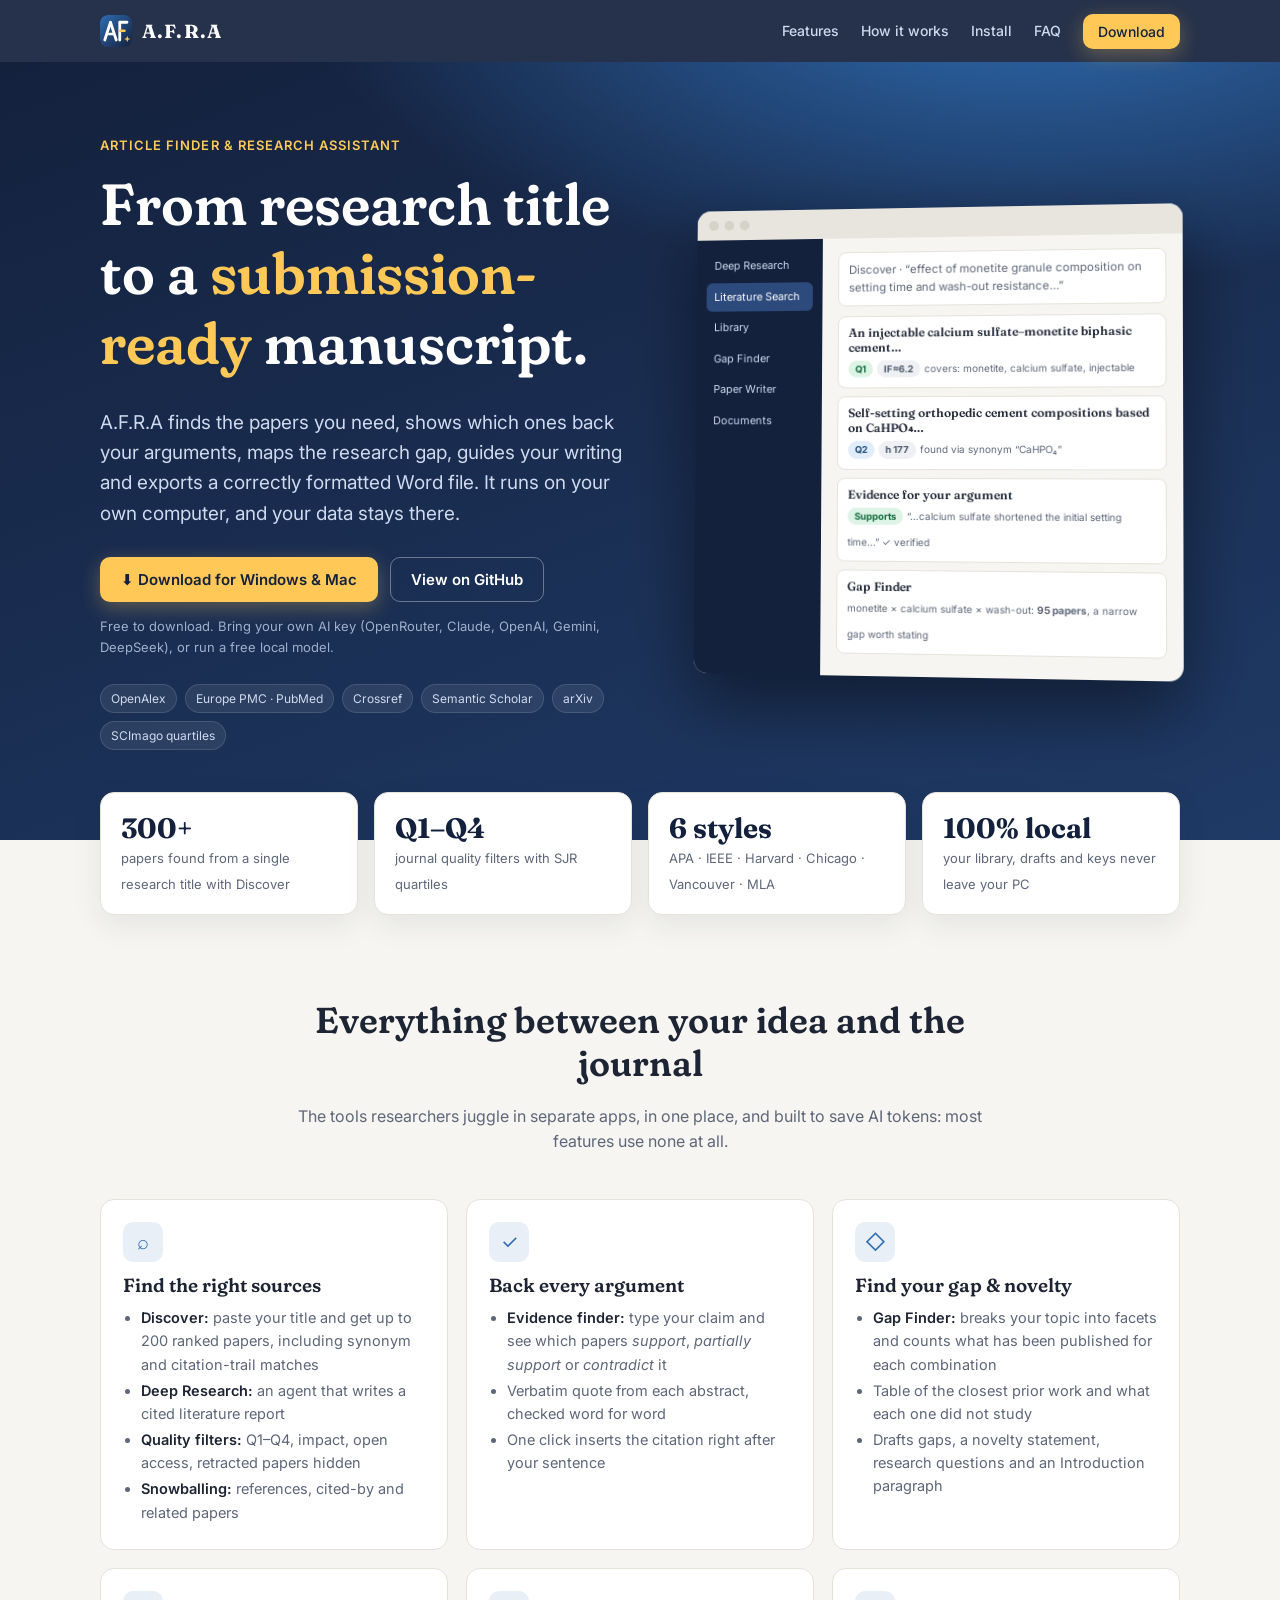
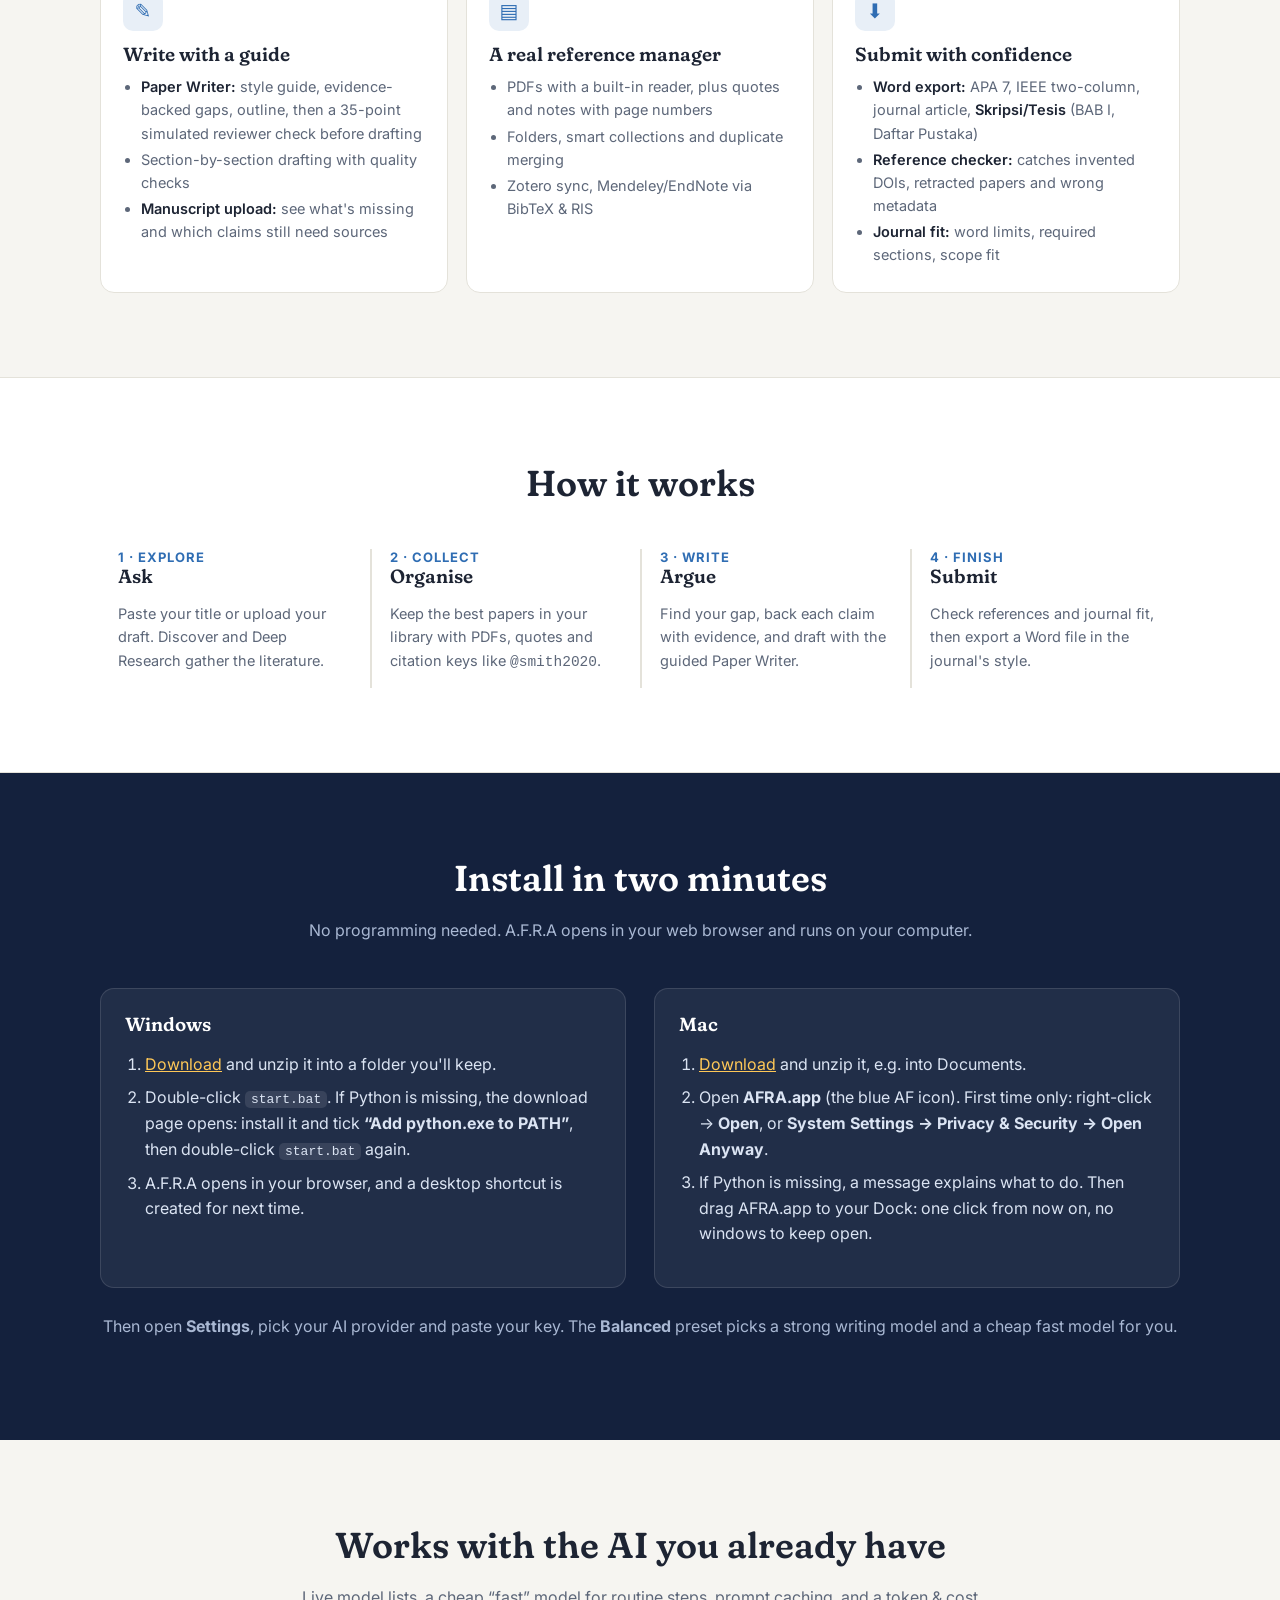
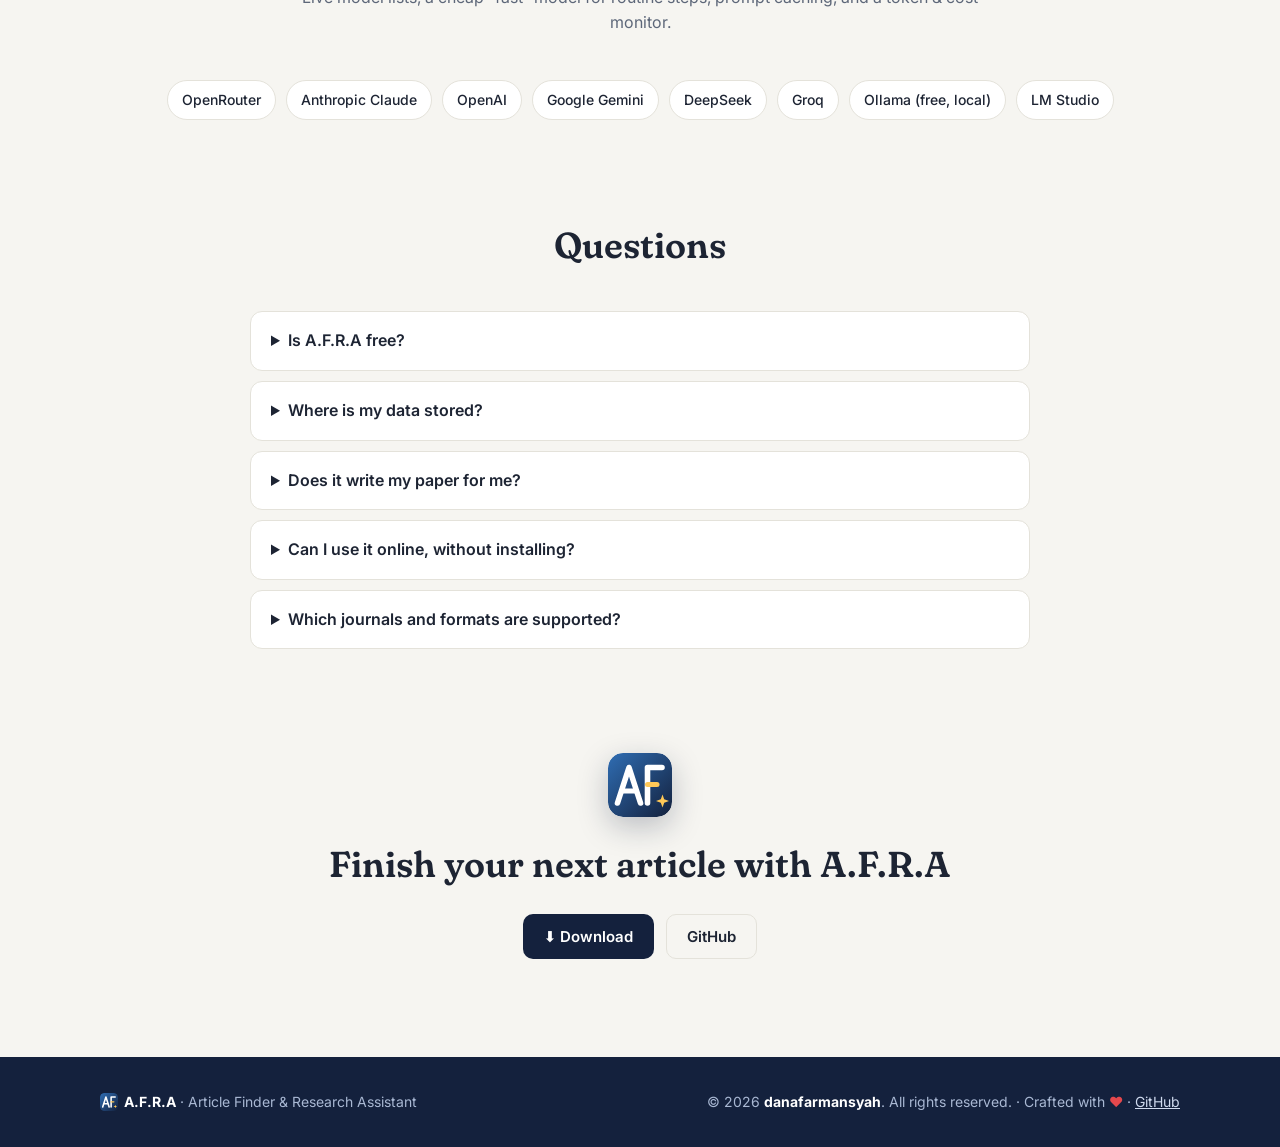
==== docs/index.html @ 51aaa098 "New logo with switchable styles and matching typefaces (version 2026.10.06.3) - Logo redrawn from re" ====
<!doctype html>
<html lang="en">
<head>
<meta charset="utf-8">
<meta name="viewport" content="width=device-width, initial-scale=1">
<title>A.F.R.A – Article Finder & Research Assistant</title>
<meta name="description" content="A.F.R.A takes academic researchers from a research title to a submission-ready Word manuscript: source discovery, evidence for your arguments, gap finding, a guided paper writer and journal-ready formatting. Runs on your own computer.">
<meta property="og:title" content="A.F.R.A – Article Finder & Research Assistant">
<meta property="og:description" content="From research title to submission-ready manuscript, on your own computer.">
<meta property="og:type" content="website">
<link rel="icon" type="image/svg+xml" href="favicon.svg">
<link rel="preconnect" href="https://fonts.googleapis.com">
<link href="https://fonts.googleapis.com/css2?family=Inter:wght@400;500;600;700&family=Fraunces:opsz,wght,SOFT@9..144,500..700,0..100&display=swap" rel="stylesheet">
<style>
  :root {
    --navy: #14213d; --navy-2: #1f3a66; --blue: #2f6db3; --gold: #ffc857; --ink: #1d2433; --muted: #5d6779;
    --bg: #f6f5f1; --card: #ffffff; --line: #e4e2da; --ok: #1e7b4f;
    --serif: "Fraunces", Georgia, serif; --sans: Inter, "Segoe UI", system-ui, sans-serif;
  }
  * { box-sizing: border-box; }
  html { scroll-behavior: smooth; }
  body { margin: 0; font: 16px/1.6 var(--sans); color: var(--ink); background: var(--bg); }
  a { color: var(--blue); }
  .wrap { max-width: 1120px; margin: 0 auto; padding: 0 20px; }
  h1, h2, h3 { font-family: var(--serif); font-weight: 600; font-variation-settings: "SOFT" 100; line-height: 1.2; margin: 0 0 .5em; }
  h2 { font-size: clamp(26px, 3.4vw, 36px); }
  h3 { font-size: 19px; }
  .muted { color: var(--muted); }

  /* nav */
  nav { position: sticky; top: 0; z-index: 10; background: rgba(20, 33, 61, .92); backdrop-filter: blur(8px); }
  nav .wrap { display: flex; align-items: center; justify-content: space-between; height: 62px; }
  .brand { display: flex; align-items: center; gap: 10px; color: #fff; text-decoration: none; font: 700 19px var(--serif); letter-spacing: .06em; }
  .brand img { width: 32px; height: 32px; border-radius: 8px; }
  nav .links { display: flex; gap: 22px; align-items: center; }
  nav .links a { color: #cfdaee; text-decoration: none; font-size: 14px; font-weight: 500; }
  nav .links a:hover { color: #fff; }
  @media (max-width: 760px) { nav .links a:not(.btn) { display: none; } }

  .btn { display: inline-flex; align-items: center; gap: 8px; padding: 12px 20px; border-radius: 10px; font: 600 15px var(--sans);
    text-decoration: none; border: 1px solid transparent; transition: transform .15s, box-shadow .15s; }
  .btn:hover { transform: translateY(-1px); }
  .btn.gold { background: var(--gold); color: var(--navy); box-shadow: 0 6px 20px rgba(255, 200, 87, .3); }
  .btn.ghost { color: #fff; border-color: rgba(255,255,255,.35); }
  .btn.small { padding: 8px 14px; font-size: 14px; }
  .btn.dark { background: var(--navy); color: #fff; }

  /* hero */
  .hero { background: radial-gradient(1200px 500px at 80% -10%, #2f6db3 0%, transparent 60%), linear-gradient(160deg, var(--navy) 0%, var(--navy-2) 100%);
    color: #fff; padding: 70px 0 90px; overflow: hidden; }
  .hero .wrap { display: grid; grid-template-columns: 1.05fr .95fr; gap: 48px; align-items: center; }
  @media (max-width: 900px) { .hero .wrap { grid-template-columns: 1fr; } }
  .eyebrow { display: inline-block; font-size: 13px; font-weight: 600; letter-spacing: .08em; text-transform: uppercase; color: var(--gold); margin-bottom: 14px; }
  .hero h1 { font-size: clamp(36px, 5.4vw, 58px); }
  .hero h1 em { font-style: normal; color: var(--gold); }
  .hero p.lead { font-size: 19px; color: #cfdaee; max-width: 560px; }
  .cta { display: flex; gap: 12px; flex-wrap: wrap; margin: 28px 0 14px; }
  .note { font-size: 13px; color: #9fb0cc; }
  .sources { display: flex; flex-wrap: wrap; gap: 8px; margin-top: 26px; }
  .sources span { font-size: 12px; padding: 4px 10px; border-radius: 99px; background: rgba(255,255,255,.08); color: #cfdaee; border: 1px solid rgba(255,255,255,.12); }

  /* app mock */
  .mock { background: #f6f5f1; border-radius: 14px; box-shadow: 0 30px 70px rgba(0,0,0,.45); overflow: hidden; color: var(--ink); transform: perspective(1400px) rotateY(-6deg) rotateX(2deg); }
  @media (max-width: 900px) { .mock { transform: none; } }
  .mock .bar { height: 30px; background: #e7e5de; display: flex; gap: 6px; align-items: center; padding: 0 12px; }
  .mock .bar i { width: 10px; height: 10px; border-radius: 50%; background: #d5d2c8; display: block; }
  .mock .body { display: grid; grid-template-columns: 130px 1fr; min-height: 330px; }
  .mock .side { background: var(--navy); padding: 12px 10px; }
  .mock .side div { color: #cfdaee; font-size: 11px; padding: 6px 8px; border-radius: 6px; margin-bottom: 2px; }
  .mock .side div.on { background: #2d4a7c; color: #fff; }
  .mock .main { padding: 14px 16px; }
  .mock .q { background: #fff; border: 1px solid var(--line); border-radius: 8px; padding: 8px 10px; font-size: 11.5px; color: var(--muted); margin-bottom: 10px; }
  .mock .r { background: #fff; border: 1px solid var(--line); border-radius: 8px; padding: 8px 10px; margin-bottom: 8px; }
  .mock .r b { font: 600 12px var(--serif); display: block; }
  .mock .r small { font-size: 10px; color: var(--muted); }
  .pill { display: inline-block; font-size: 9.5px; font-weight: 700; padding: 1px 7px; border-radius: 99px; margin-right: 4px; }
  .q1 { background: #dcf3e6; color: #126b3c; } .q2 { background: #e2edfb; color: #1f4e79; } .sup { background: #dcf3e6; color: #126b3c; } .gray { background: #eef0f3; color: #475467; }

  section { padding: 84px 0; }
  .center { text-align: center; max-width: 720px; margin: 0 auto 44px; }

  /* problem/solution stats */
  .stats { display: grid; grid-template-columns: repeat(4, 1fr); gap: 16px; margin-top: -48px; position: relative; }
  @media (max-width: 800px) { .stats { grid-template-columns: 1fr 1fr; } }
  .stat { background: var(--card); border: 1px solid var(--line); border-radius: 14px; padding: 18px 20px; box-shadow: 0 10px 30px rgba(20,33,61,.08); }
  .stat b { font: 700 28px var(--serif); color: var(--navy); display: block; }
  .stat span { font-size: 13px; color: var(--muted); }

  /* features */
  .grid { display: grid; grid-template-columns: repeat(3, 1fr); gap: 18px; }
  @media (max-width: 900px) { .grid { grid-template-columns: 1fr 1fr; } }
  @media (max-width: 600px) { .grid { grid-template-columns: 1fr; } }
  .card { background: var(--card); border: 1px solid var(--line); border-radius: 14px; padding: 22px; }
  .card .ic { width: 40px; height: 40px; border-radius: 10px; display: grid; place-items: center; background: #e8eff7; color: var(--blue); font-size: 20px; margin-bottom: 12px; }
  .card ul { margin: 8px 0 0; padding-left: 18px; color: var(--muted); font-size: 14.5px; }
  .card li { margin: 3px 0; }
  .card li b { color: var(--ink); font-weight: 600; }

  /* workflow */
  .flow { display: grid; grid-template-columns: repeat(4, 1fr); gap: 0; counter-reset: s; }
  @media (max-width: 800px) { .flow { grid-template-columns: 1fr 1fr; gap: 14px; } }
  .step { padding: 0 18px; border-left: 2px solid var(--line); }
  .step:first-child { border-left: 0; }
  .step .n { font: 700 13px var(--sans); color: var(--blue); letter-spacing: .08em; }
  .step p { color: var(--muted); font-size: 14.5px; }

  /* band */
  .band { background: var(--navy); color: #fff; }
  .band .muted { color: #a9b8d3; }
  .two { display: grid; grid-template-columns: 1fr 1fr; gap: 28px; }
  @media (max-width: 800px) { .two { grid-template-columns: 1fr; } }
  .os { background: rgba(255,255,255,.06); border: 1px solid rgba(255,255,255,.12); border-radius: 14px; padding: 24px; }
  .os ol { padding-left: 20px; color: #dbe4f3; }
  .os li { margin: 8px 0; }
  .os code, .band code { background: rgba(255,255,255,.1); padding: 1px 6px; border-radius: 5px; font-size: 13px; }

  .chips { display: flex; flex-wrap: wrap; gap: 10px; justify-content: center; }
  .chips span { background: var(--card); border: 1px solid var(--line); border-radius: 99px; padding: 8px 14px; font-size: 14px; font-weight: 500; }

  details { background: var(--card); border: 1px solid var(--line); border-radius: 12px; padding: 16px 20px; margin-bottom: 10px; }
  summary { cursor: pointer; font-weight: 600; }
  details p { color: var(--muted); margin: 10px 0 0; }

  footer { background: var(--navy); color: #a9b8d3; padding: 34px 0; font-size: 14px; }
  footer .wrap { display: flex; justify-content: space-between; flex-wrap: wrap; gap: 14px; align-items: center; }
  footer a { color: #cfdaee; }
  .heart { color: #e5484d; }
</style>
</head>
<body>

<nav><div class="wrap">
  <a class="brand" href="#"><img src="favicon.svg" alt="">A.F.R.A</a>
  <div class="links"><a href="#features">Features</a><a href="#how">How it works</a><a href="#install">Install</a><a href="#faq">FAQ</a>
    <a class="btn gold small" href="https://github.com/farmansyah/afra/archive/refs/heads/main.zip">Download</a></div>
</div></nav>

<header class="hero"><div class="wrap">
  <div>
    <span class="eyebrow">Article Finder &amp; Research Assistant</span>
    <h1>From research title to a <em>submission-ready</em> manuscript.</h1>
    <p class="lead">A.F.R.A finds the papers you need, shows which ones back your arguments, maps the research gap, guides your writing and exports a correctly formatted Word file. It runs on your own computer, and your data stays there.</p>
    <div class="cta">
      <a class="btn gold" href="https://github.com/farmansyah/afra/archive/refs/heads/main.zip">⬇ Download for Windows &amp; Mac</a>
      <a class="btn ghost" href="https://github.com/farmansyah/afra">View on GitHub</a>
    </div>
    <div class="note">Free to download. Bring your own AI key (OpenRouter, Claude, OpenAI, Gemini, DeepSeek), or run a free local model.</div>
    <div class="sources"><span>OpenAlex</span><span>Europe PMC · PubMed</span><span>Crossref</span><span>Semantic Scholar</span><span>arXiv</span><span>SCImago quartiles</span></div>
  </div>
  <div class="mock" aria-hidden="true">
    <div class="bar"><i></i><i></i><i></i></div>
    <div class="body">
      <div class="side"><div>Deep Research</div><div class="on">Literature Search</div><div>Library</div><div>Gap Finder</div><div>Paper Writer</div><div>Documents</div></div>
      <div class="main">
        <div class="q">Discover · “effect of monetite granule composition on setting time and wash-out resistance…”</div>
        <div class="r"><b>An injectable calcium sulfate–monetite biphasic cement…</b><small><span class="pill q1">Q1</span><span class="pill gray">IF≈6.2</span>covers: monetite, calcium sulfate, injectable</small></div>
        <div class="r"><b>Self-setting orthopedic cement compositions based on CaHPO₄…</b><small><span class="pill q2">Q2</span><span class="pill gray">h 177</span>found via synonym “CaHPO₄”</small></div>
        <div class="r"><b>Evidence for your argument</b><small><span class="pill sup">Supports</span>“…calcium sulfate shortened the initial setting time…” ✓ verified</small></div>
        <div class="r"><b>Gap Finder</b><small>monetite × calcium sulfate × wash-out: <strong>95 papers</strong>, a narrow gap worth stating</small></div>
      </div>
    </div>
  </div>
</div></header>

<div class="wrap"><div class="stats">
  <div class="stat"><b>300+</b><span>papers found from a single research title with Discover</span></div>
  <div class="stat"><b>Q1–Q4</b><span>journal quality filters with SJR quartiles</span></div>
  <div class="stat"><b>6 styles</b><span>APA · IEEE · Harvard · Chicago · Vancouver · MLA</span></div>
  <div class="stat"><b>100% local</b><span>your library, drafts and keys never leave your PC</span></div>
</div></div>

<section id="features"><div class="wrap">
  <div class="center"><h2>Everything between your idea and the journal</h2><p class="muted">The tools researchers juggle in separate apps, in one place, and built to save AI tokens: most features use none at all.</p></div>
  <div class="grid">
    <div class="card"><div class="ic">⌕</div><h3>Find the right sources</h3><ul>
      <li><b>Discover:</b> paste your title and get up to 200 ranked papers, including synonym and citation-trail matches</li>
      <li><b>Deep Research:</b> an agent that writes a cited literature report</li>
      <li><b>Quality filters:</b> Q1–Q4, impact, open access, retracted papers hidden</li>
      <li><b>Snowballing:</b> references, cited-by and related papers</li></ul></div>
    <div class="card"><div class="ic">✓</div><h3>Back every argument</h3><ul>
      <li><b>Evidence finder:</b> type your claim and see which papers <i>support</i>, <i>partially support</i> or <i>contradict</i> it</li>
      <li>Verbatim quote from each abstract, checked word for word</li>
      <li>One click inserts the citation right after your sentence</li></ul></div>
    <div class="card"><div class="ic">◇</div><h3>Find your gap &amp; novelty</h3><ul>
      <li><b>Gap Finder:</b> breaks your topic into facets and counts what has been published for each combination</li>
      <li>Table of the closest prior work and what each one did not study</li>
      <li>Drafts gaps, a novelty statement, research questions and an Introduction paragraph</li></ul></div>
    <div class="card"><div class="ic">✎</div><h3>Write with a guide</h3><ul>
      <li><b>Paper Writer:</b> style guide, evidence-backed gaps, outline, then a 35-point simulated reviewer check before drafting</li>
      <li>Section-by-section drafting with quality checks</li>
      <li><b>Manuscript upload:</b> see what's missing and which claims still need sources</li></ul></div>
    <div class="card"><div class="ic">▤</div><h3>A real reference manager</h3><ul>
      <li>PDFs with a built-in reader, plus quotes and notes with page numbers</li>
      <li>Folders, smart collections and duplicate merging</li>
      <li>Zotero sync, Mendeley/EndNote via BibTeX &amp; RIS</li></ul></div>
    <div class="card"><div class="ic">⬇</div><h3>Submit with confidence</h3><ul>
      <li><b>Word export:</b> APA 7, IEEE two-column, journal article, <b>Skripsi/Tesis</b> (BAB I, Daftar Pustaka)</li>
      <li><b>Reference checker:</b> catches invented DOIs, retracted papers and wrong metadata</li>
      <li><b>Journal fit:</b> word limits, required sections, scope fit</li></ul></div>
  </div>
</div></section>

<section id="how" style="background:#fff;border-top:1px solid var(--line);border-bottom:1px solid var(--line)"><div class="wrap">
  <div class="center"><h2>How it works</h2></div>
  <div class="flow">
    <div class="step"><div class="n">1 · EXPLORE</div><h3>Ask</h3><p>Paste your title or upload your draft. Discover and Deep Research gather the literature.</p></div>
    <div class="step"><div class="n">2 · COLLECT</div><h3>Organise</h3><p>Keep the best papers in your library with PDFs, quotes and citation keys like <code>@smith2020</code>.</p></div>
    <div class="step"><div class="n">3 · WRITE</div><h3>Argue</h3><p>Find your gap, back each claim with evidence, and draft with the guided Paper Writer.</p></div>
    <div class="step"><div class="n">4 · FINISH</div><h3>Submit</h3><p>Check references and journal fit, then export a Word file in the journal's style.</p></div>
  </div>
</div></section>

<section id="install" class="band"><div class="wrap">
  <div class="center"><h2>Install in two minutes</h2><p class="muted">No programming needed. A.F.R.A opens in your web browser and runs on your computer.</p></div>
  <div class="two">
    <div class="os"><h3>Windows</h3><ol>
      <li><a href="https://github.com/farmansyah/afra/archive/refs/heads/main.zip" style="color:var(--gold)">Download</a> and unzip it into a folder you'll keep.</li>
      <li>Double-click <code>start.bat</code>. If Python is missing, the download page opens: install it and tick <b>“Add python.exe to PATH”</b>, then double-click <code>start.bat</code> again.</li>
      <li>A.F.R.A opens in your browser, and a desktop shortcut is created for next time.</li></ol></div>
    <div class="os"><h3>Mac</h3><ol>
      <li><a href="https://github.com/farmansyah/afra/archive/refs/heads/main.zip" style="color:var(--gold)">Download</a> and unzip it, e.g. into Documents.</li>
      <li>Open <b>AFRA.app</b> (the blue AF icon). First time only: right-click → <b>Open</b>, or <b>System Settings → Privacy &amp; Security → Open Anyway</b>.</li>
      <li>If Python is missing, a message explains what to do. Then drag AFRA.app to your Dock: one click from now on, no windows to keep open.</li></ol></div>
  </div>
  <p class="muted" style="text-align:center;margin-top:26px">Then open <b>Settings</b>, pick your AI provider and paste your key. The <b>Balanced</b> preset picks a strong writing model and a cheap fast model for you.</p>
</div></section>

<section><div class="wrap">
  <div class="center"><h2>Works with the AI you already have</h2><p class="muted">Live model lists, a cheap “fast” model for routine steps, prompt caching, and a token &amp; cost monitor.</p></div>
  <div class="chips"><span>OpenRouter</span><span>Anthropic Claude</span><span>OpenAI</span><span>Google Gemini</span><span>DeepSeek</span><span>Groq</span><span>Ollama (free, local)</span><span>LM Studio</span></div>
</div></section>

<section id="faq" style="padding-top:20px"><div class="wrap" style="max-width:820px">
  <div class="center"><h2>Questions</h2></div>
  <details><summary>Is A.F.R.A free?</summary><p>Yes, the app is free to download and use. AI features use your own API key, so you pay your provider directly (often cents per paper), or use a free local model through Ollama. Literature search, quality filters, snowballing, the reference checker and many more features use no AI at all.</p></details>
  <details><summary>Where is my data stored?</summary><p>Only on your computer, in A.F.R.A's <code>data</code> folder: your library, PDFs, drafts and API keys. It makes automatic backups every 6 hours and before anything is deleted. Only your search queries go to the scholarly databases, and only your prompts go to the AI provider you choose.</p></details>
  <details><summary>Does it write my paper for me?</summary><p>It assists. It finds and organises evidence, checks quality and drafts text you then revise. You stay the author, and A.F.R.A never invents data or results. It includes a similarity check and an AI-use disclosure generator, because most journals accept AI assistance when it's disclosed.</p></details>
  <details><summary>Can I use it online, without installing?</summary><p>Not at the moment. A.F.R.A runs on your own computer so that your unpublished work stays private. This website is its homepage.</p></details>
  <details><summary>Which journals and formats are supported?</summary><p>Word export with APA 7, IEEE (two-column), a general journal-article layout, a research-report layout and the Indonesian Skripsi/Tesis format. References in APA, IEEE, Harvard, Chicago, Vancouver or MLA. The Journal fit checker reads any journal's author guidelines.</p></details>
</div></section>

<section style="padding-top:10px"><div class="wrap center" style="margin-bottom:0">
  <img src="favicon.svg" alt="" style="width:64px;height:64px;border-radius:15px;box-shadow:0 10px 30px rgba(20,33,61,.25)">
  <h2 style="margin-top:18px">Finish your next article with A.F.R.A</h2>
  <div class="cta" style="justify-content:center"><a class="btn dark" href="https://github.com/farmansyah/afra/archive/refs/heads/main.zip">⬇ Download</a><a class="btn" style="border-color:var(--line);color:var(--ink)" href="https://github.com/farmansyah/afra">GitHub</a></div>
</div></section>

<footer><div class="wrap">
  <div><img src="favicon.svg" alt="" style="width:18px;height:18px;border-radius:4px;vertical-align:-4px;margin-right:6px"><b style="color:#fff">A.F.R.A</b> · Article Finder &amp; Research Assistant</div>
  <div>© 2026 <b style="color:#fff">danafarmansyah</b>. All rights reserved. · Crafted with <span class="heart">♥</span> · <a href="https://github.com/farmansyah/afra">GitHub</a></div>
</div></footer>

</body>
</html>
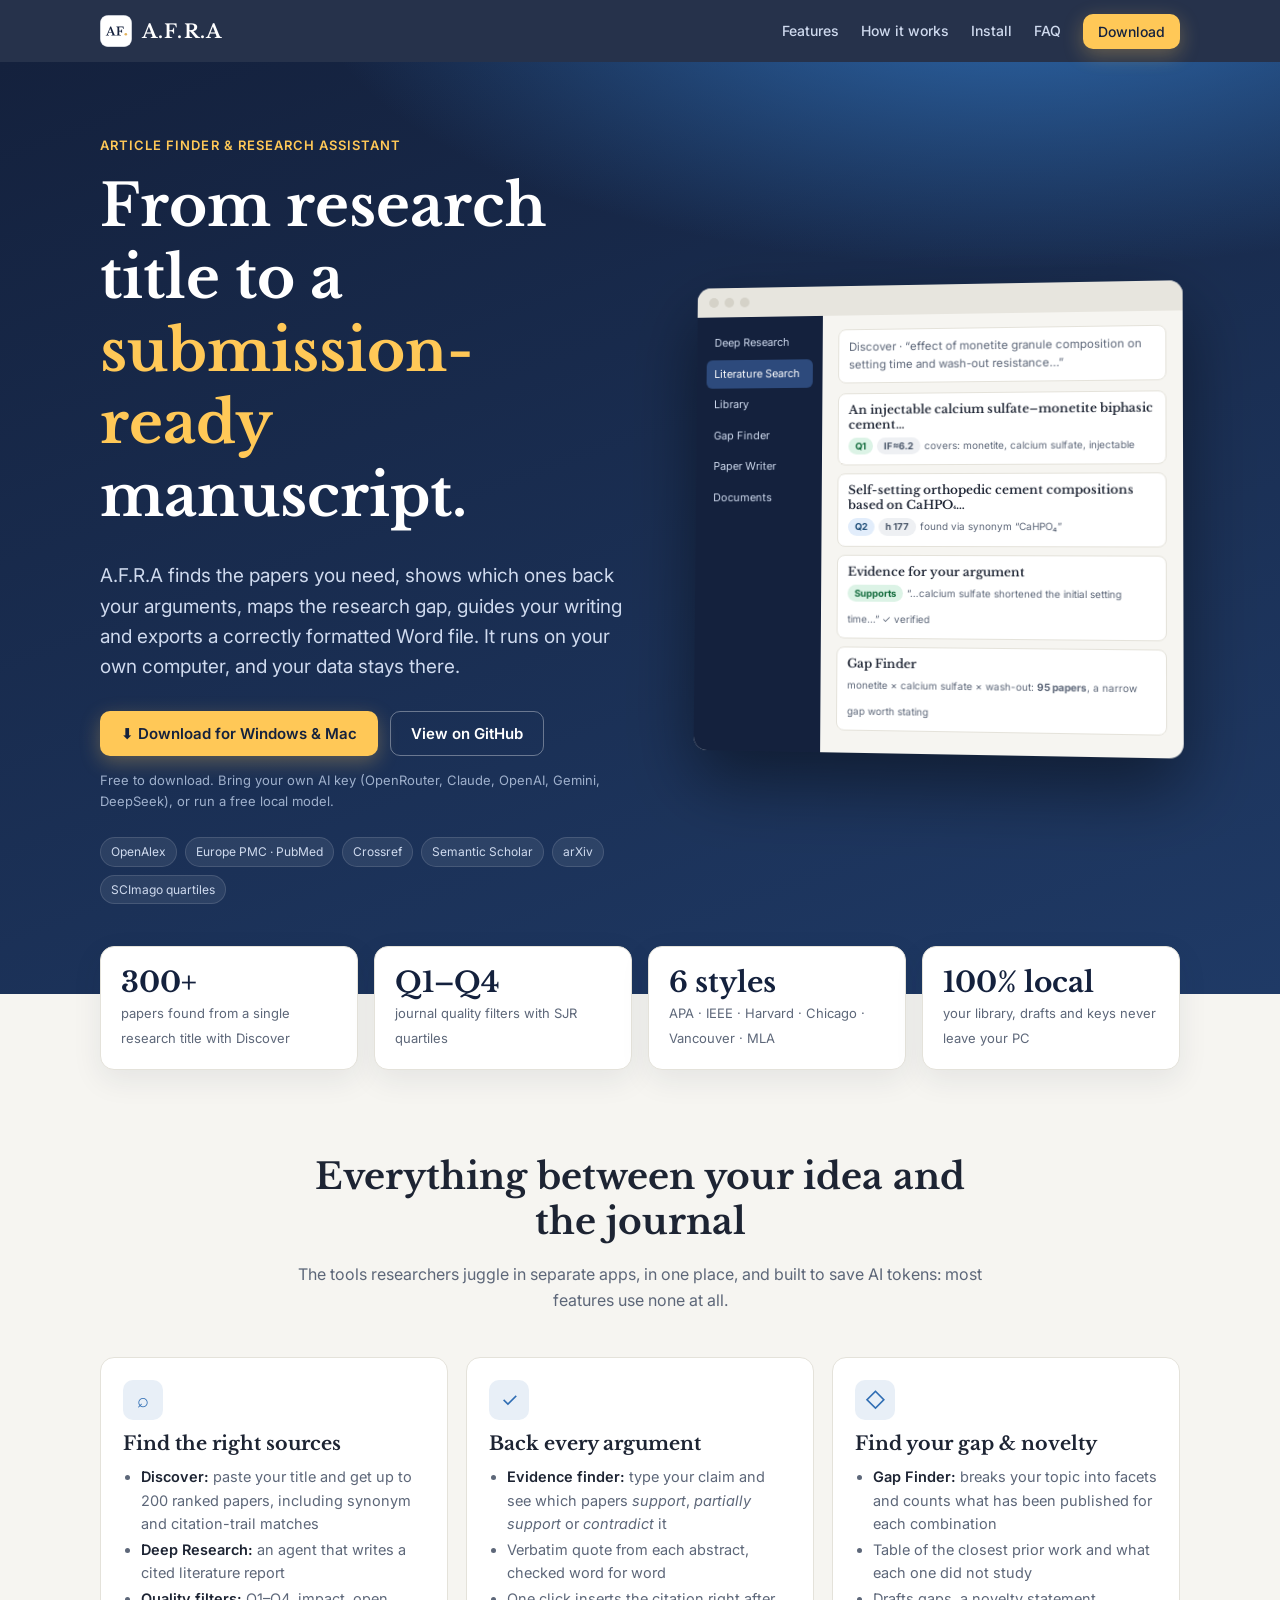
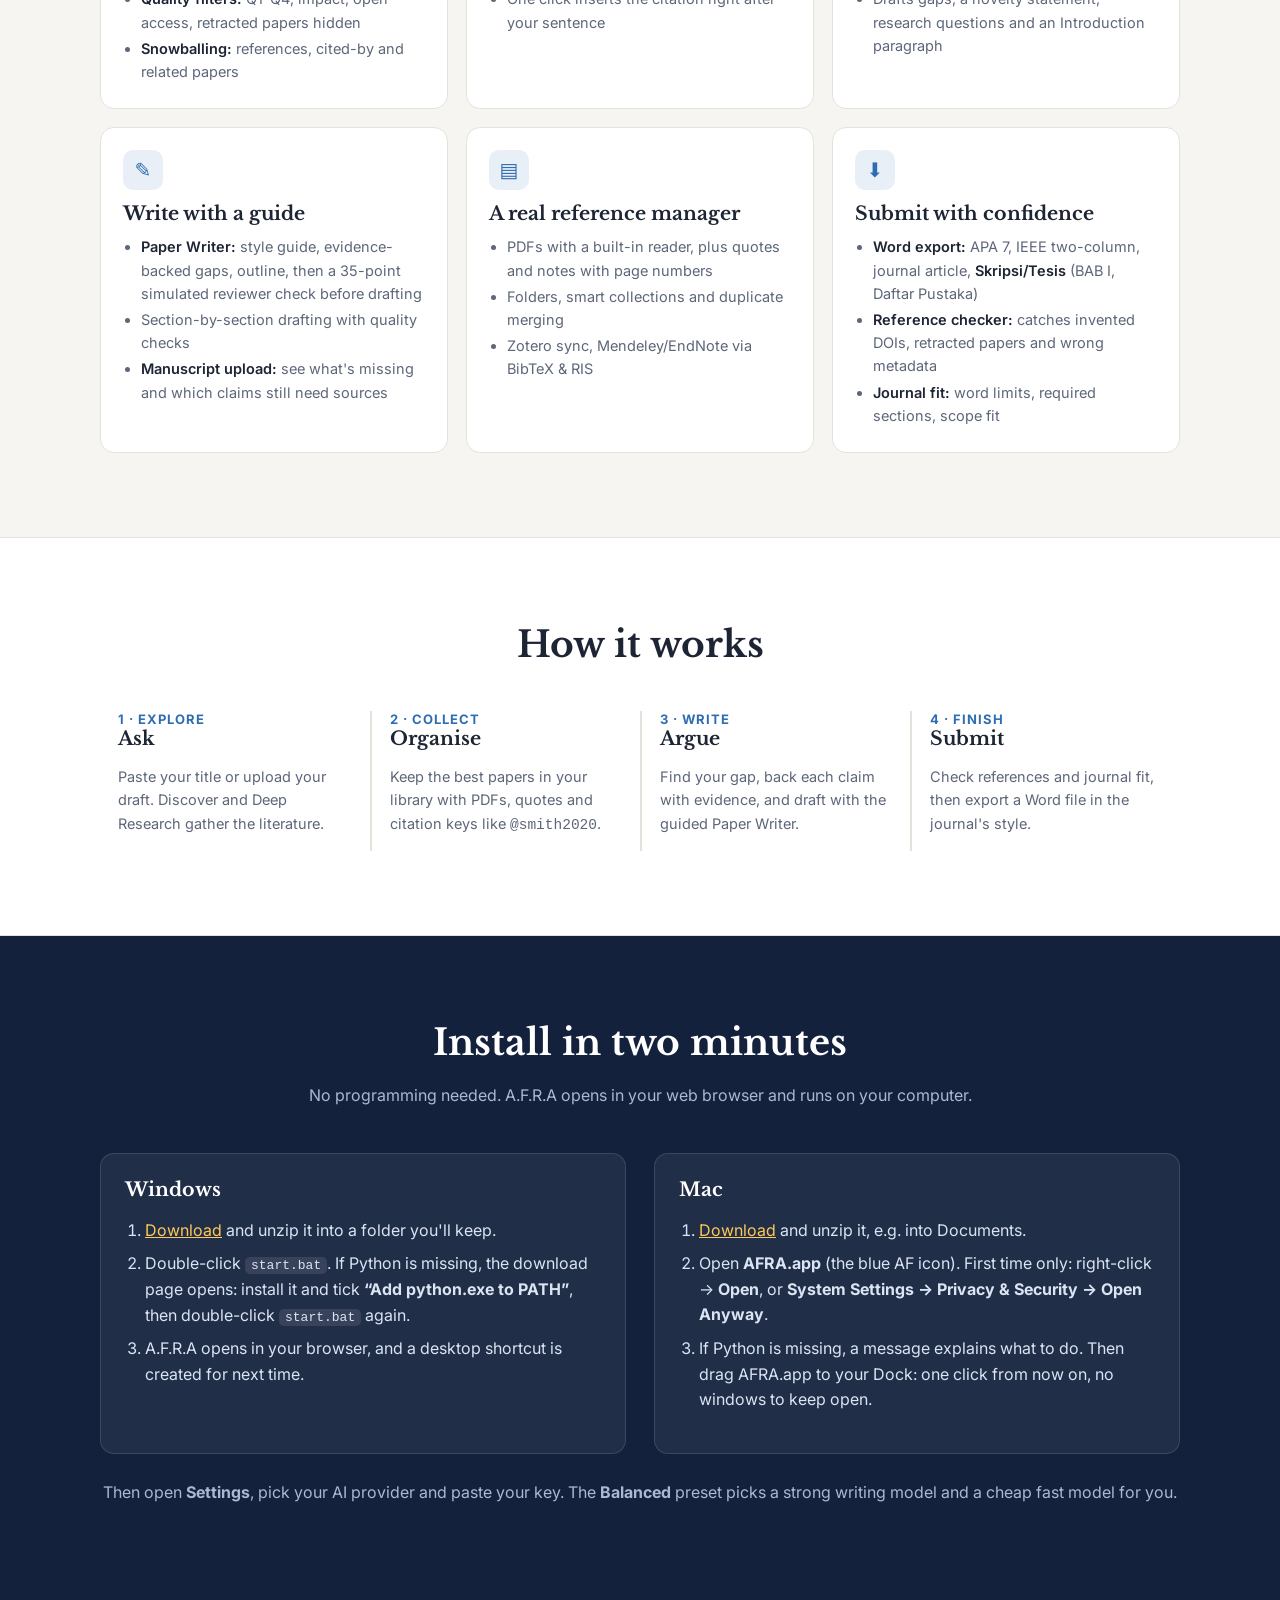
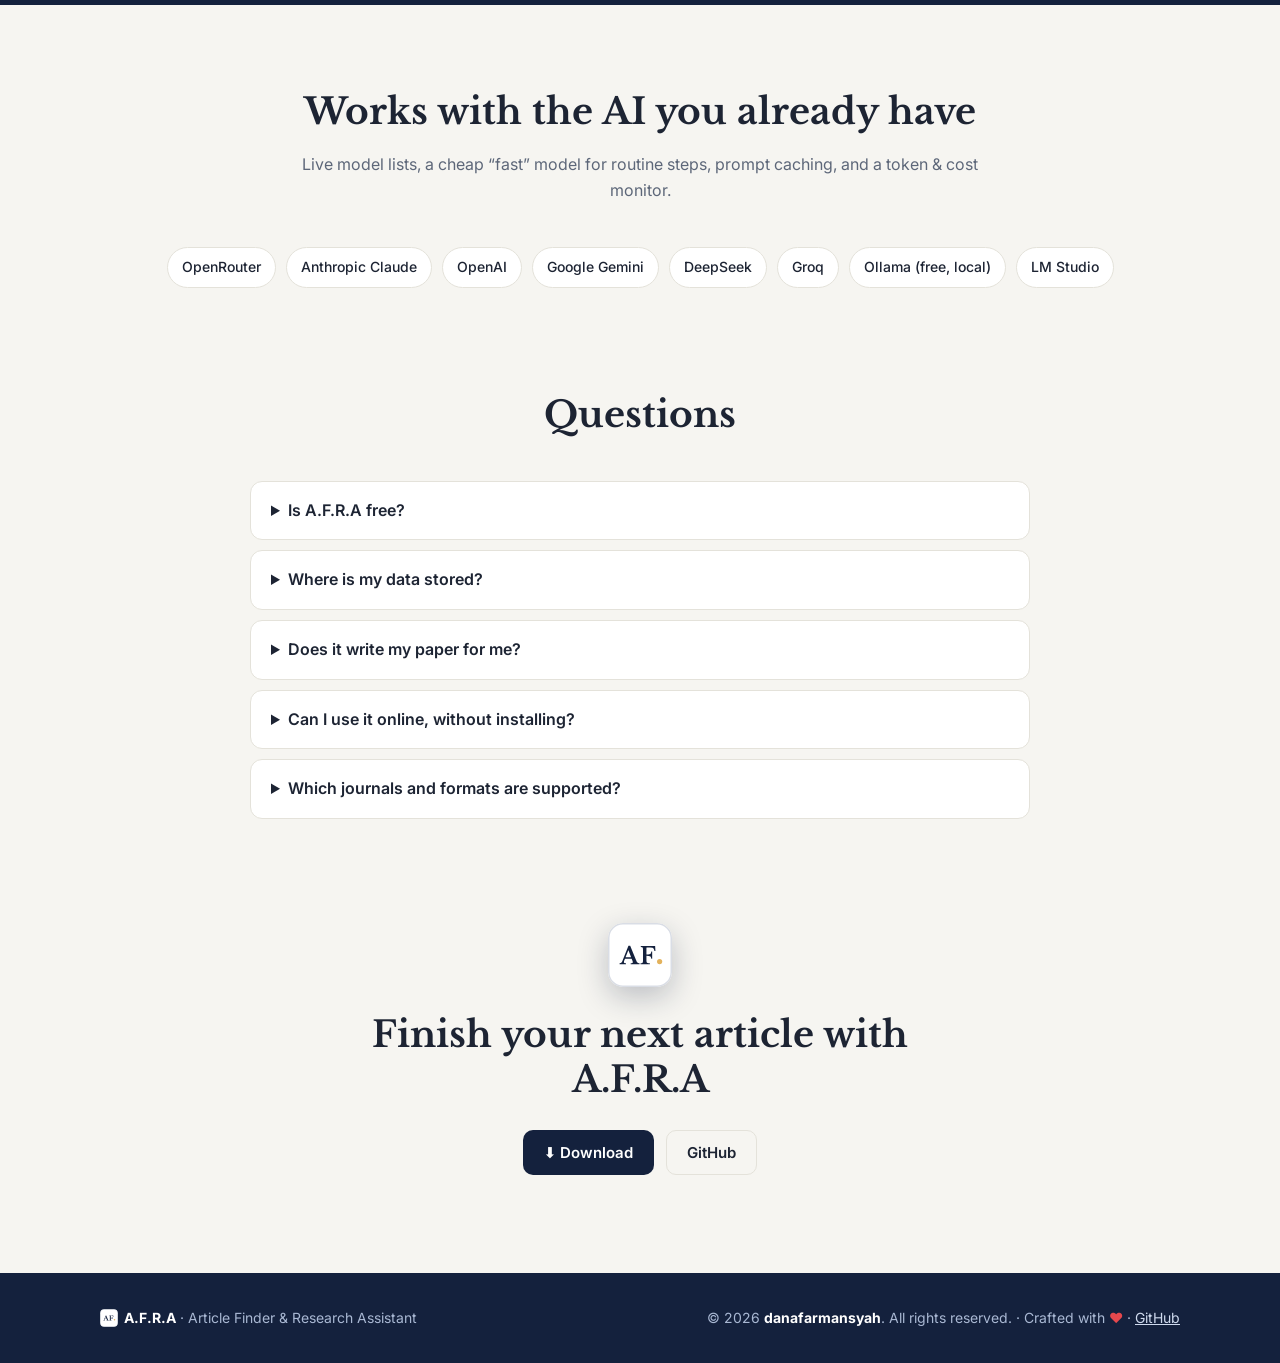
==== commit 8dc37cbc: "Make Classic book serif the default logo (version 2026.10.06.4) - Classic book serif (Libre Baskervi" ====
--- a/docs/index.html
+++ b/docs/index.html
@@ -10,19 +10,19 @@
 <meta property="og:type" content="website">
 <link rel="icon" type="image/svg+xml" href="favicon.svg">
 <link rel="preconnect" href="https://fonts.googleapis.com">
-<link href="https://fonts.googleapis.com/css2?family=Inter:wght@400;500;600;700&family=Fraunces:opsz,wght,SOFT@9..144,500..700,0..100&display=swap" rel="stylesheet">
+<link href="https://fonts.googleapis.com/css2?family=Inter:wght@400;500;600;700&family=Libre+Baskerville:wght@400;700&display=swap" rel="stylesheet">
 <style>
   :root {
     --navy: #14213d; --navy-2: #1f3a66; --blue: #2f6db3; --gold: #ffc857; --ink: #1d2433; --muted: #5d6779;
     --bg: #f6f5f1; --card: #ffffff; --line: #e4e2da; --ok: #1e7b4f;
-    --serif: "Fraunces", Georgia, serif; --sans: Inter, "Segoe UI", system-ui, sans-serif;
+    --serif: "Libre Baskerville", Georgia, serif; --sans: Inter, "Segoe UI", system-ui, sans-serif;
   }
   * { box-sizing: border-box; }
   html { scroll-behavior: smooth; }
   body { margin: 0; font: 16px/1.6 var(--sans); color: var(--ink); background: var(--bg); }
   a { color: var(--blue); }
   .wrap { max-width: 1120px; margin: 0 auto; padding: 0 20px; }
-  h1, h2, h3 { font-family: var(--serif); font-weight: 600; font-variation-settings: "SOFT" 100; line-height: 1.2; margin: 0 0 .5em; }
+  h1, h2, h3 { font-family: var(--serif); font-weight: 700; line-height: 1.25; margin: 0 0 .5em; }
   h2 { font-size: clamp(26px, 3.4vw, 36px); }
   h3 { font-size: 19px; }
   .muted { color: var(--muted); }
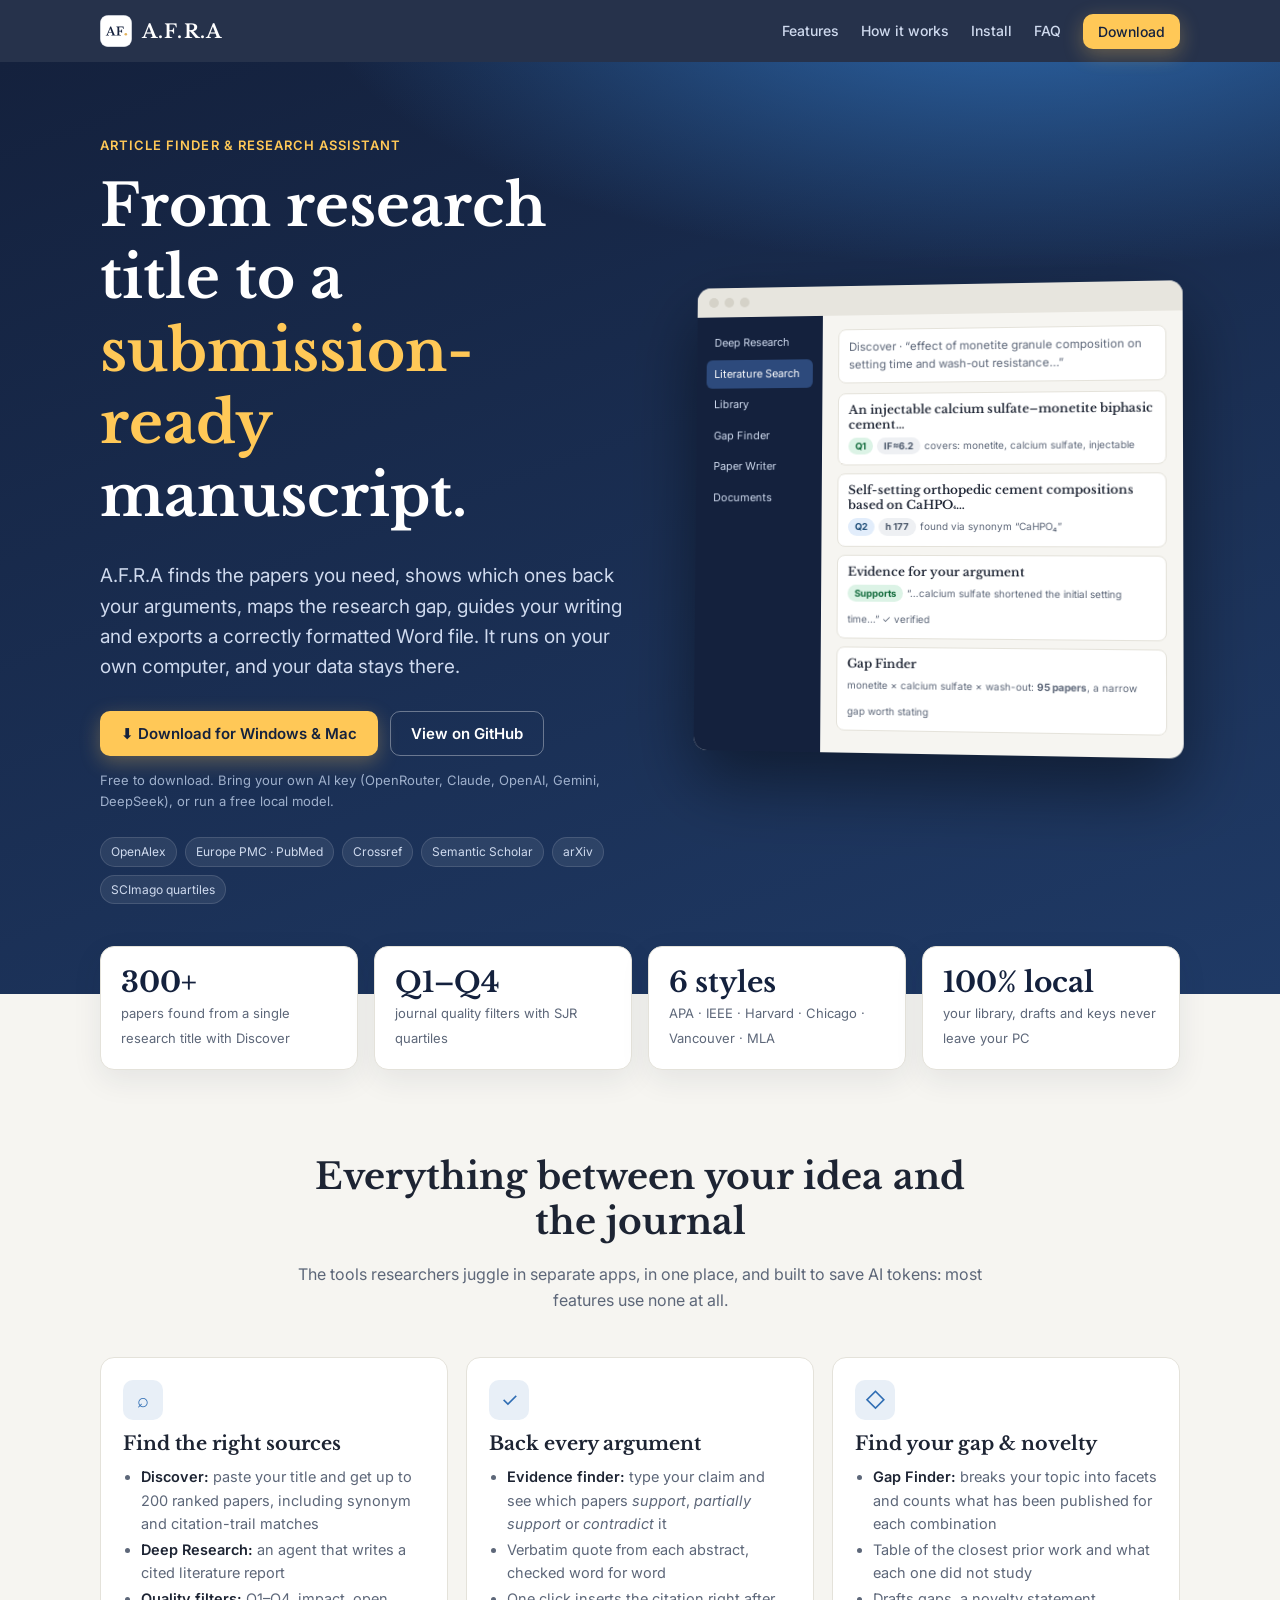
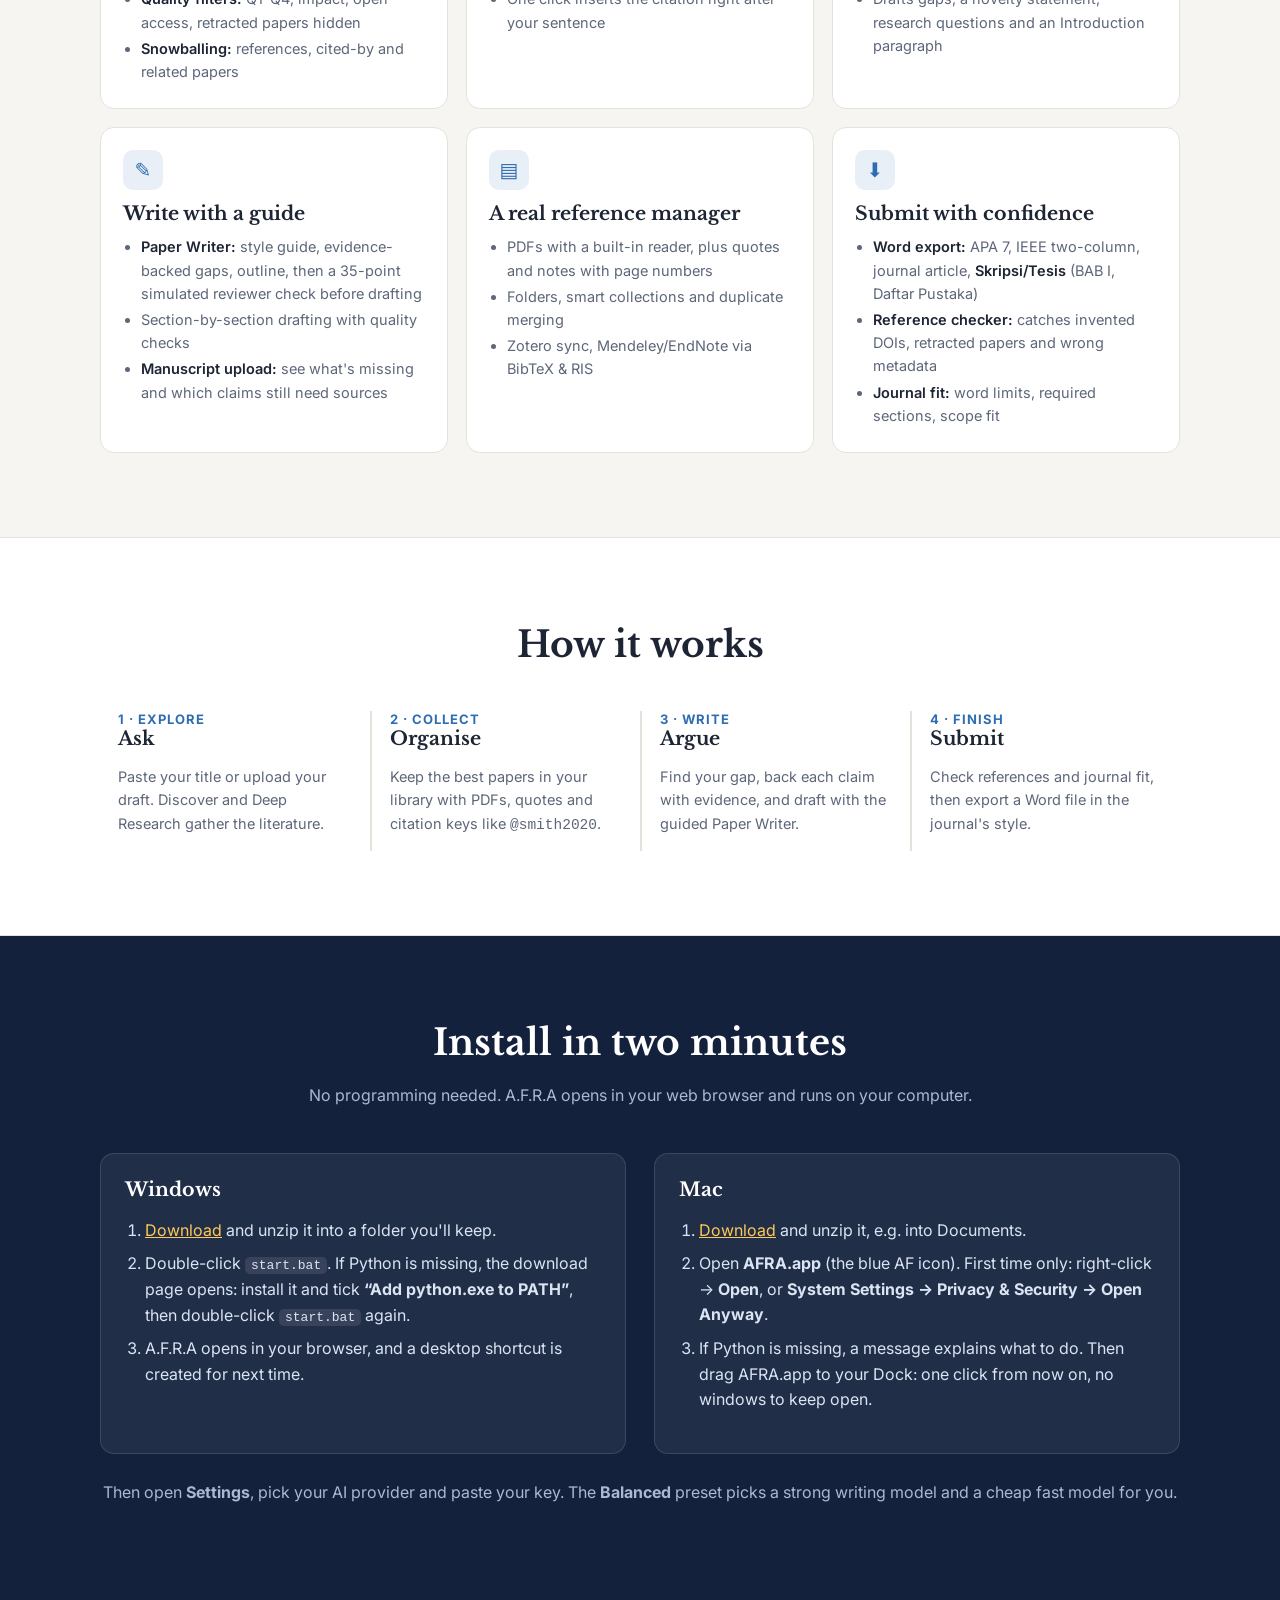
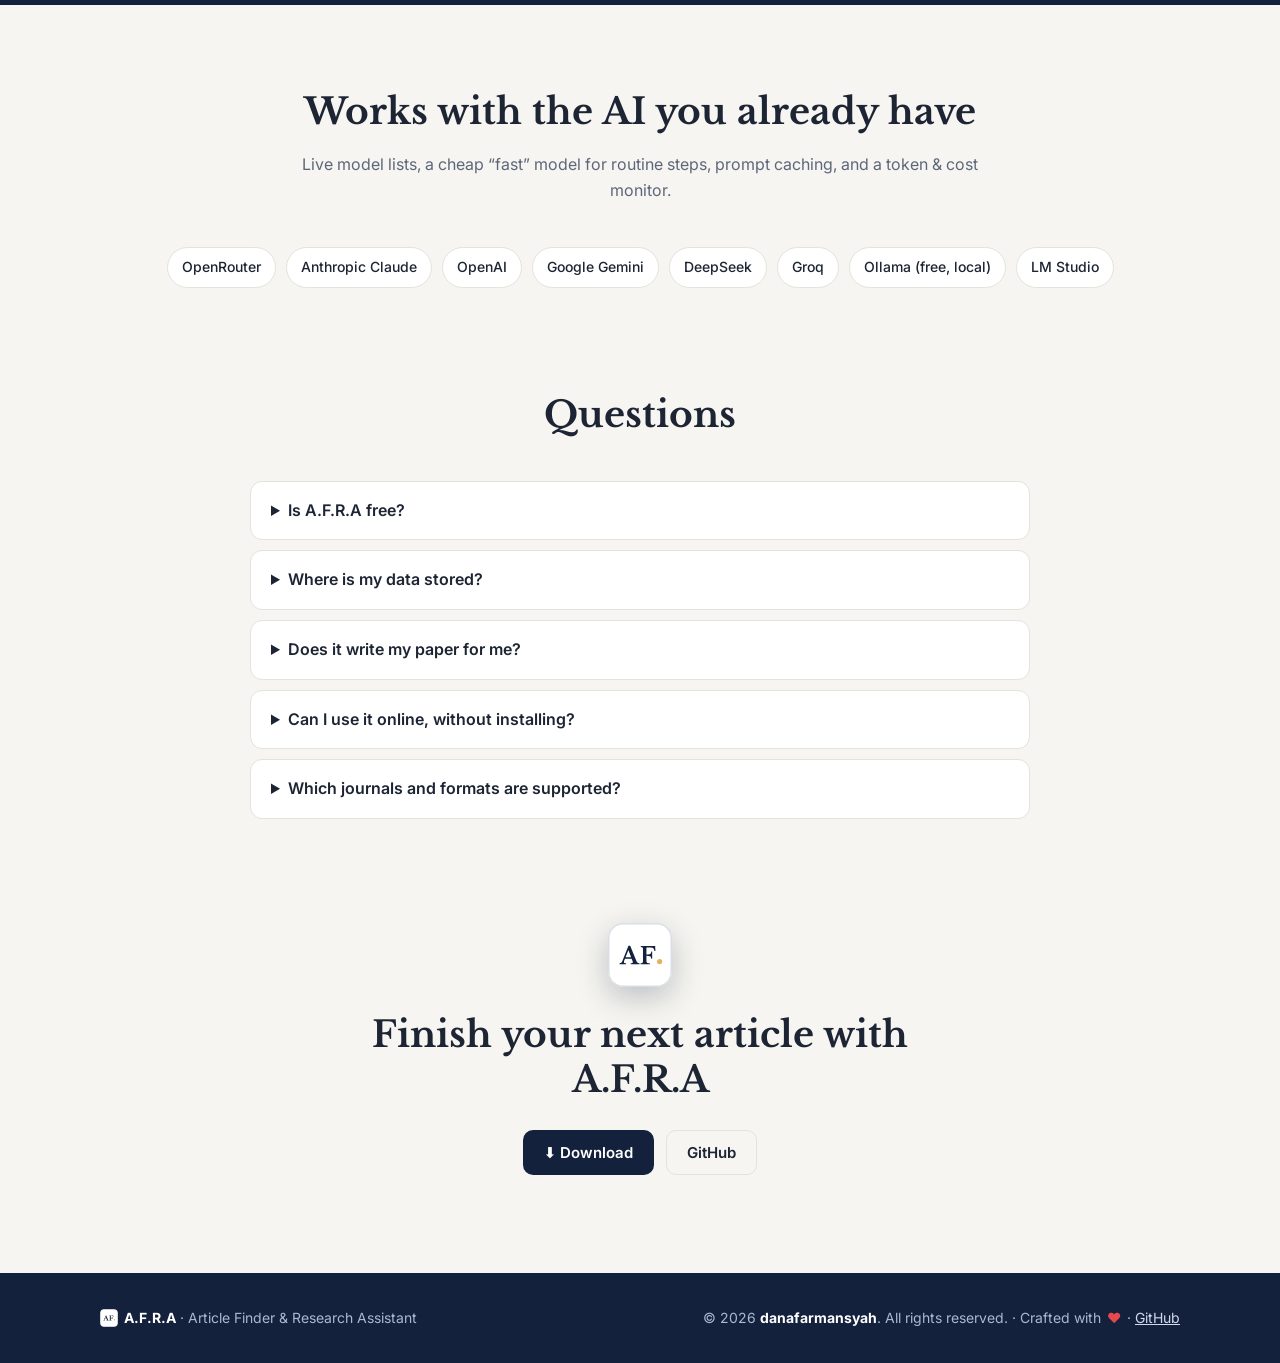
==== commit 242cbad6: "A small note behind the heart; phone-friendly website (version 2026.10.06.5) - Clicking the ♥ in "Cr" ====
--- a/docs/index.html
+++ b/docs/index.html
@@ -125,6 +125,44 @@
   footer .wrap { display: flex; justify-content: space-between; flex-wrap: wrap; gap: 14px; align-items: center; }
   footer a { color: #cfdaee; }
   .heart { color: #e5484d; }
+  .dedi-heart { background: none; border: 0; padding: 0 2px; font: inherit; color: #e5484d; cursor: pointer; display: inline-block; }
+  .dedi-heart:hover, .dedi-heart:focus-visible { animation: beat 1s ease-in-out infinite; outline: none; }
+  @keyframes beat { 0%, 100% { transform: scale(1); } 15% { transform: scale(1.3); } 30% { transform: scale(1); } 45% { transform: scale(1.18); } }
+  .dedi-wrap { position: fixed; inset: 0; z-index: 50; background: rgba(14, 23, 41, .55); display: grid; place-items: center; padding: 20px; }
+  .dedi-wrap[hidden] { display: none; }
+  .dedi { background: #fffdf8; color: var(--ink); border-radius: 18px; padding: 30px 26px 24px; max-width: 440px; text-align: center; box-shadow: 0 30px 70px rgba(0,0,0,.35); }
+  .dedi img { width: 56px; height: 56px; border-radius: 13px; }
+  .dedi h2 { font-size: 26px; margin: 14px 0 10px; }
+  .dedi p { font-family: var(--serif); font-size: 17px; line-height: 1.7; color: #3d4659; margin: 0 0 12px; }
+  .dedi .sig { font-family: var(--serif); font-style: italic; color: var(--muted); margin-bottom: 18px; }
+
+  /* ---------------- phones */
+  @media (max-width: 640px) {
+    body { font-size: 15.5px; }
+    .wrap { padding: 0 16px; }
+    nav .wrap { height: 56px; }
+    .brand { font-size: 17px; } .brand img { width: 28px; height: 28px; }
+    .hero { padding: 36px 0 64px; }
+    .hero h1 { font-size: 32px; }
+    .hero p.lead { font-size: 16.5px; }
+    .cta { flex-direction: column; align-items: stretch; }
+    .cta .btn { justify-content: center; }
+    .sources { gap: 6px; }
+    .mock .body { grid-template-columns: 1fr; min-height: 0; }
+    .mock .side { display: none; }
+    section { padding: 54px 0; }
+    .center { margin-bottom: 28px; }
+    .stats { grid-template-columns: 1fr 1fr; gap: 10px; margin-top: -36px; }
+    .stat { padding: 14px; } .stat b { font-size: 22px; } .stat span { font-size: 12px; }
+    .card { padding: 18px; }
+    .flow { grid-template-columns: 1fr; gap: 18px; }
+    .step { border-left: 0; border-top: 2px solid var(--line); padding: 14px 0 0; }
+    .step:first-child { border-top: 0; padding-top: 0; }
+    .os { padding: 18px; }
+    .chips span { font-size: 13px; padding: 6px 12px; }
+    details { padding: 14px 16px; }
+    footer .wrap { flex-direction: column; align-items: flex-start; gap: 8px; }
+  }
 </style>
 </head>
 <body>
@@ -247,8 +285,20 @@
 
 <footer><div class="wrap">
   <div><img src="favicon.svg" alt="" style="width:18px;height:18px;border-radius:4px;vertical-align:-4px;margin-right:6px"><b style="color:#fff">A.F.R.A</b> · Article Finder &amp; Research Assistant</div>
-  <div>© 2026 <b style="color:#fff">danafarmansyah</b>. All rights reserved. · Crafted with <span class="heart">♥</span> · <a href="https://github.com/farmansyah/afra">GitHub</a></div>
+  <div>© 2026 <b style="color:#fff">danafarmansyah</b>. All rights reserved. · Crafted with <button class="heart dedi-heart" type="button" title="♥" aria-label="A little note">♥</button> · <a href="https://github.com/farmansyah/afra">GitHub</a></div>
 </div></footer>
 
+<div class="dedi-wrap" id="dedi" role="dialog" aria-modal="true" aria-label="For Raina Afra" hidden>
+  <div class="dedi"><img src="favicon.svg" alt=""><h2>For Raina Afra</h2><p>This little app carries your name. I built it so your long research nights feel a little lighter, and so every paper you finish has someone quietly cheering you on.</p><div class="sig">— Dana</div>
+    <button type="button" class="btn dark small" id="dediClose">Close</button></div>
+</div>
+<script>
+  (function () {
+    var box = document.getElementById("dedi");
+    document.querySelectorAll(".dedi-heart").forEach(function (h) { h.addEventListener("click", function () { box.hidden = false; }); });
+    box.addEventListener("click", function (e) { if (e.target === box || e.target.id === "dediClose") box.hidden = true; });
+    document.addEventListener("keydown", function (e) { if (e.key === "Escape") box.hidden = true; });
+  })();
+</script>
 </body>
 </html>
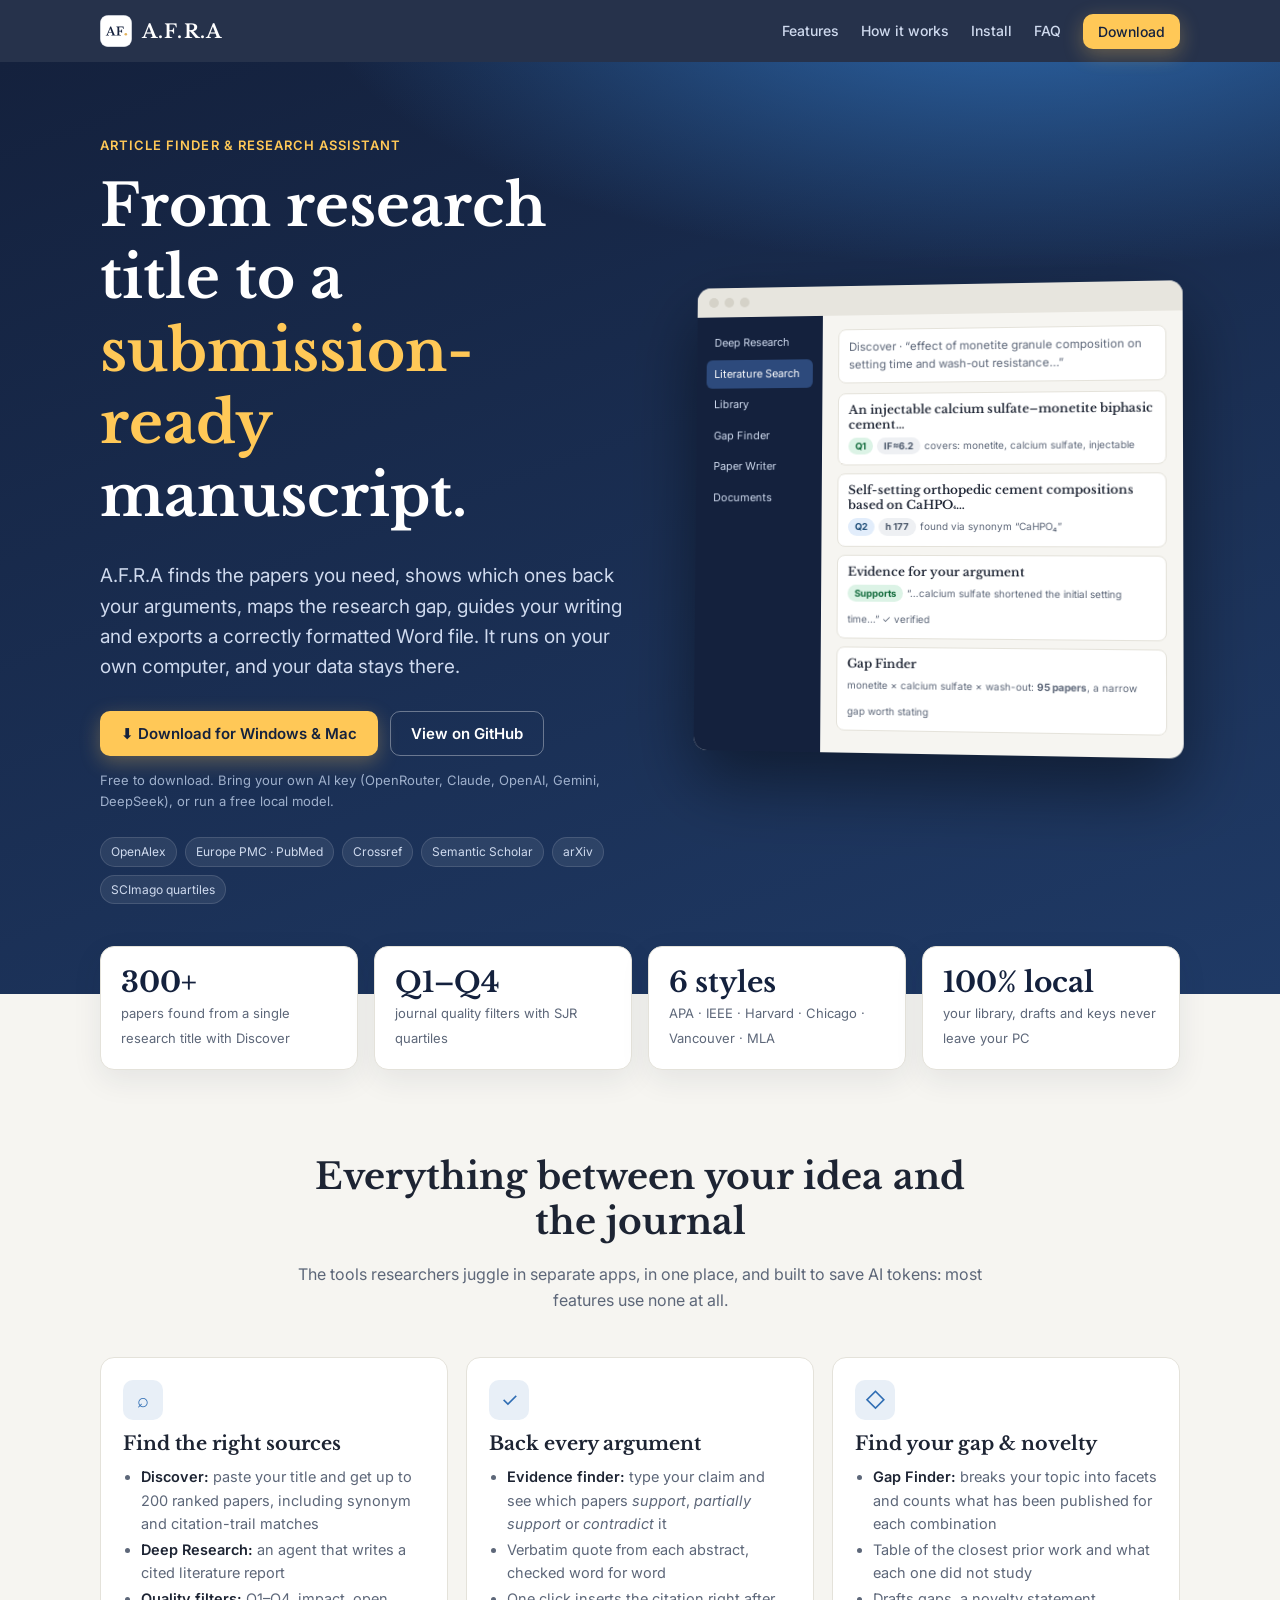
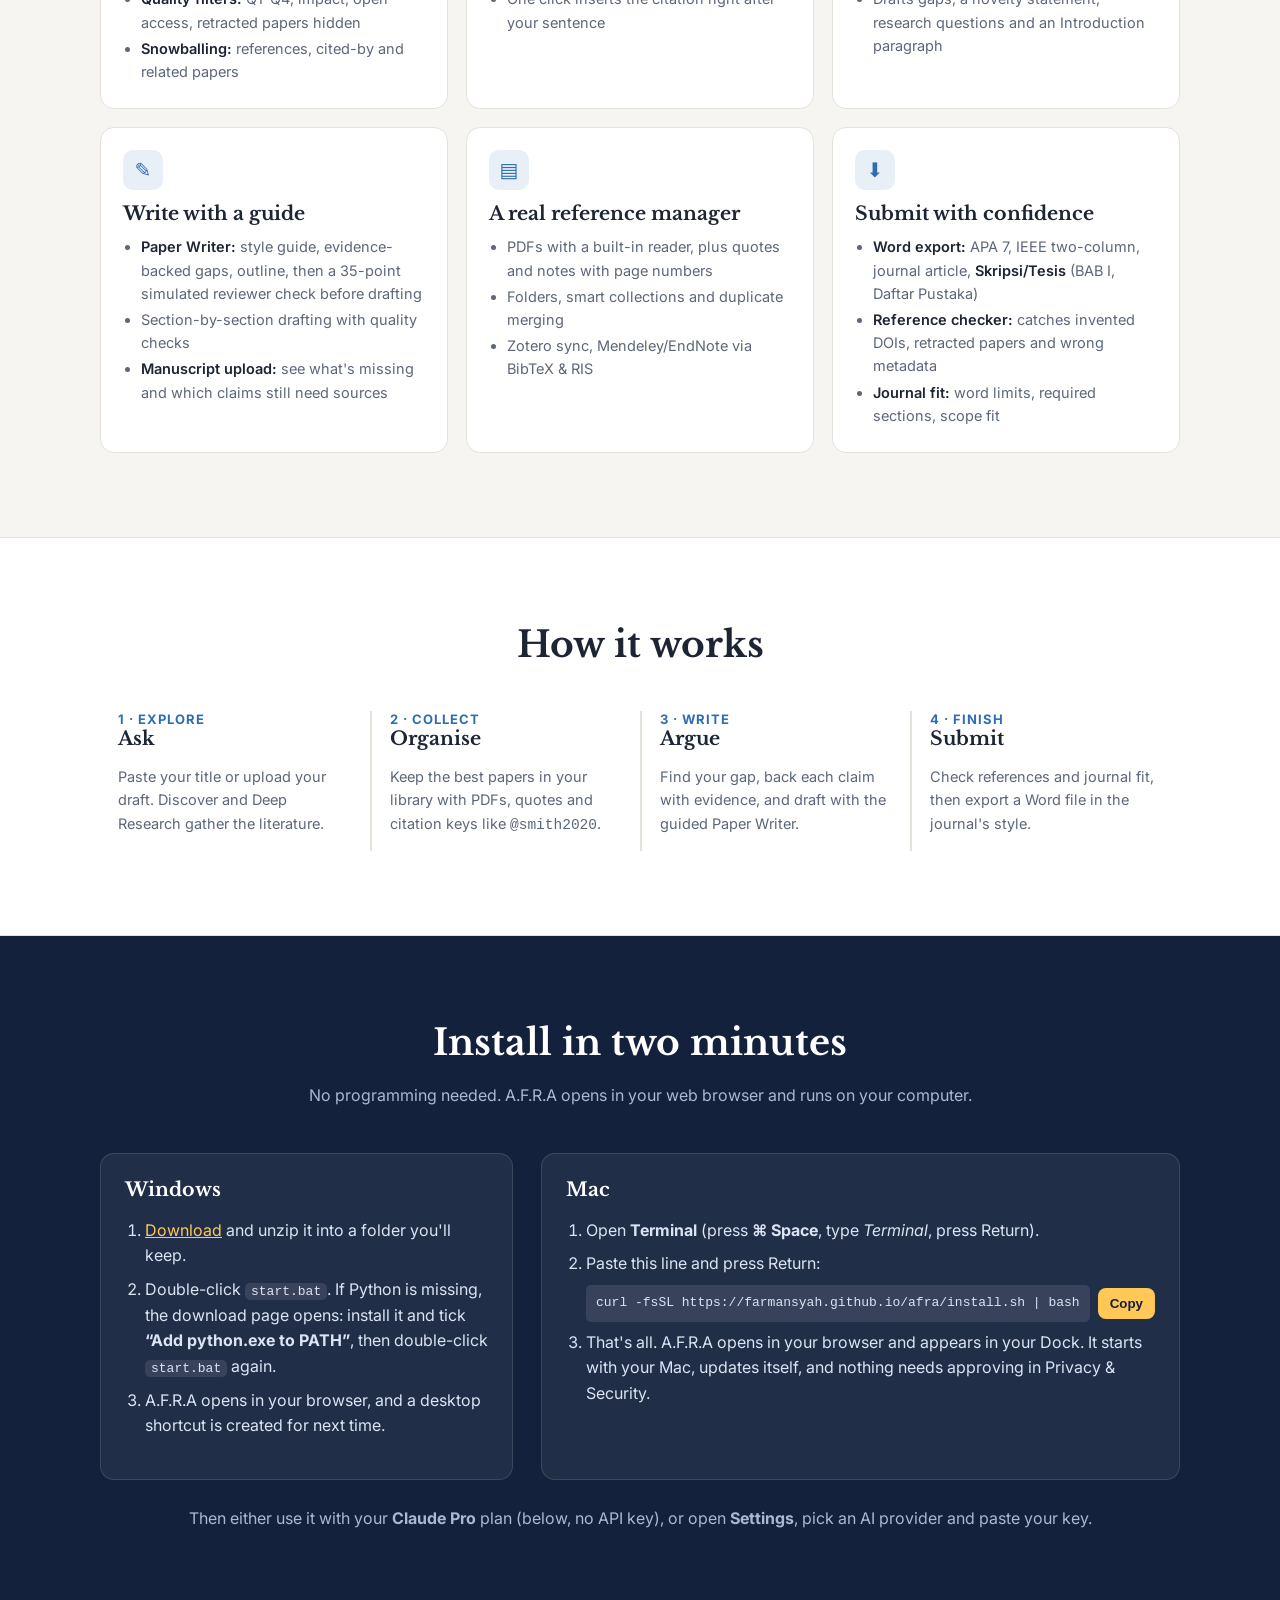
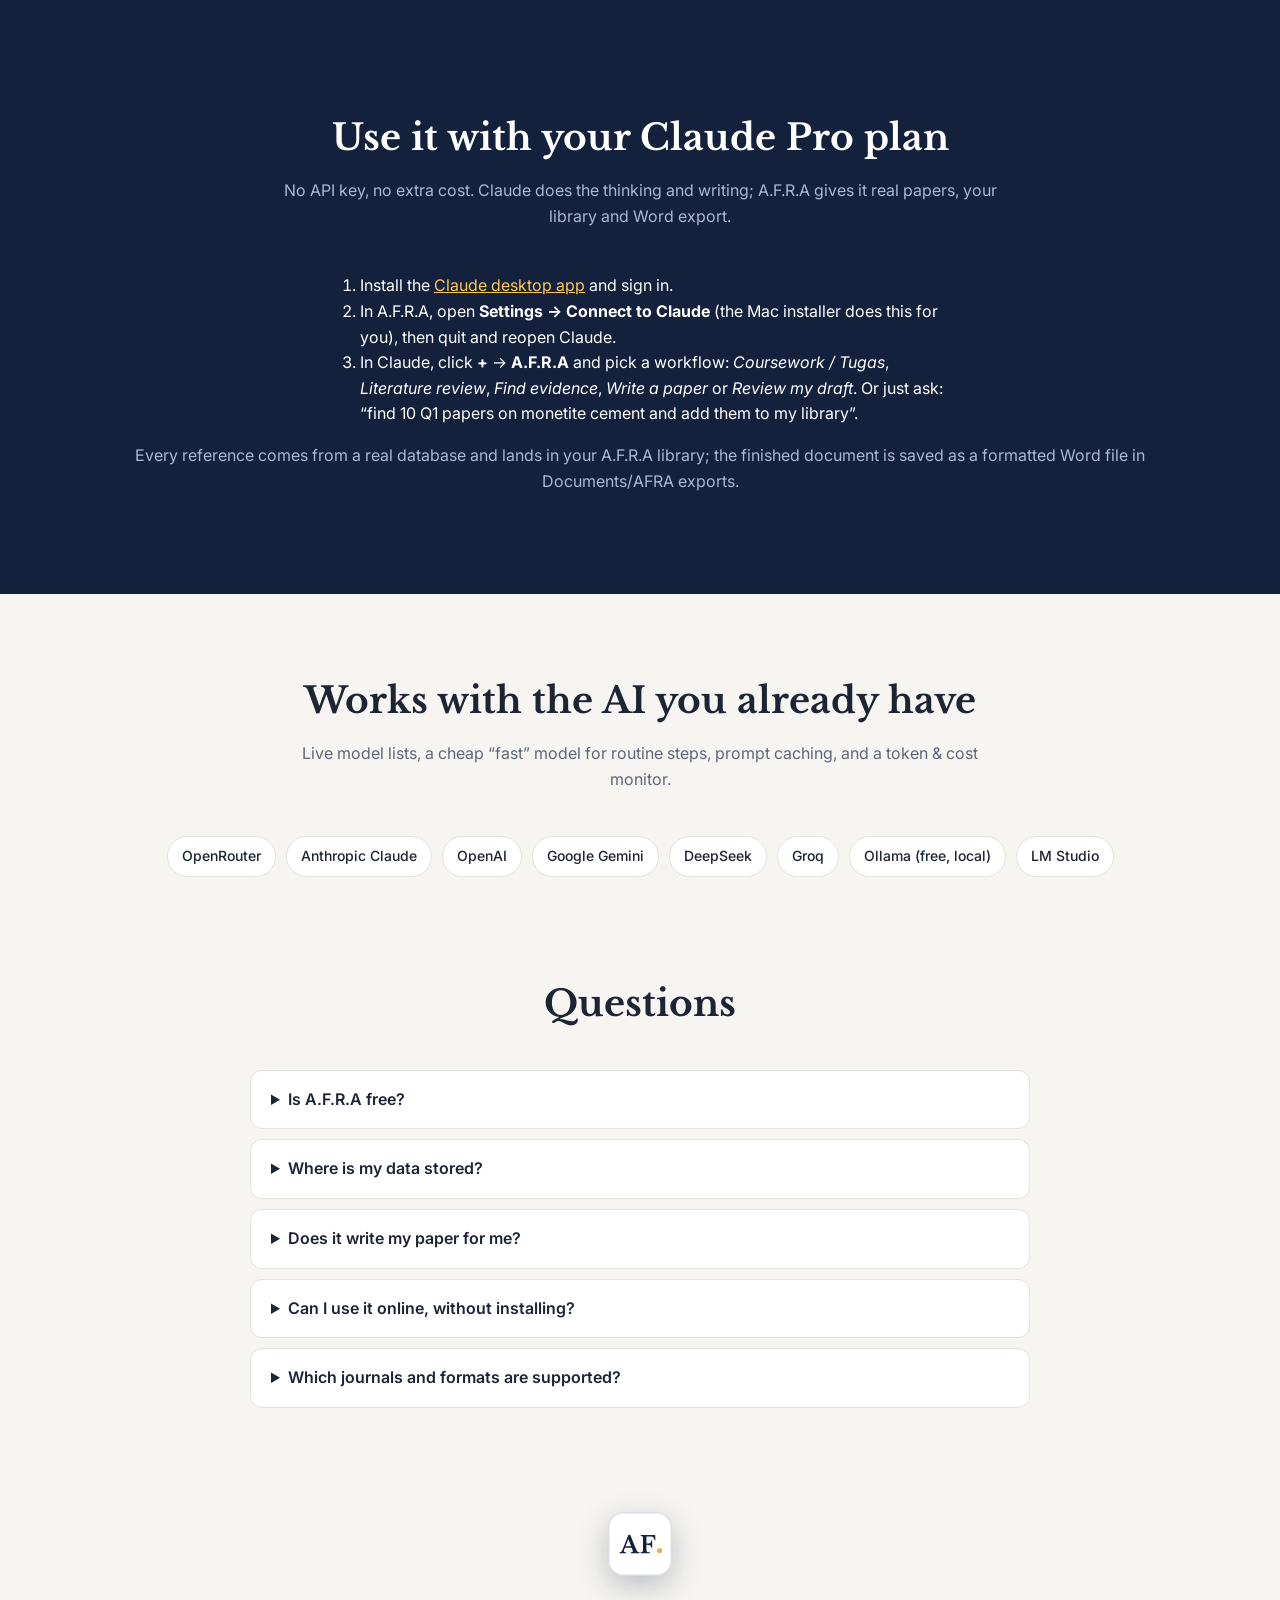
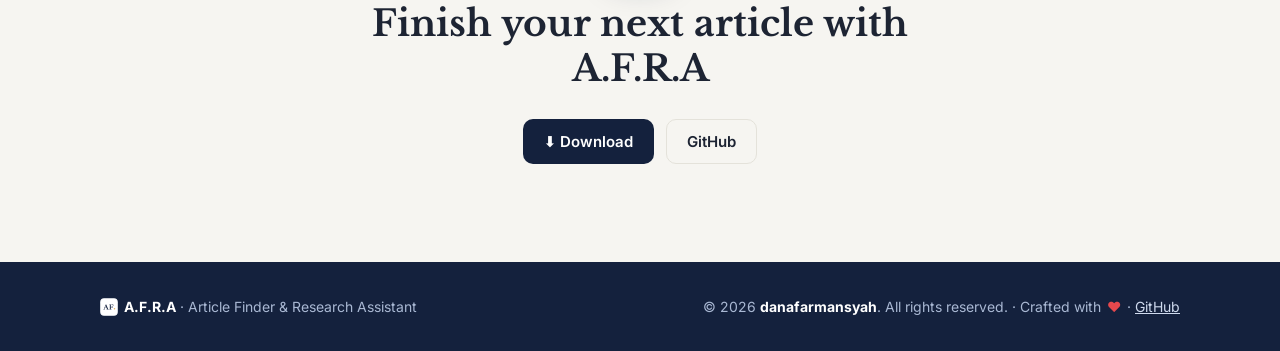
==== commit 60d68e33: "One-line Mac installer, use with your Claude plan, automatic updates (version 2026.10.17.1) - Mac: i" ====
--- a/docs/index.html
+++ b/docs/index.html
@@ -256,11 +256,21 @@
       <li>Double-click <code>start.bat</code>. If Python is missing, the download page opens: install it and tick <b>“Add python.exe to PATH”</b>, then double-click <code>start.bat</code> again.</li>
       <li>A.F.R.A opens in your browser, and a desktop shortcut is created for next time.</li></ol></div>
     <div class="os"><h3>Mac</h3><ol>
-      <li><a href="https://github.com/farmansyah/afra/archive/refs/heads/main.zip" style="color:var(--gold)">Download</a> and unzip it, e.g. into Documents.</li>
-      <li>Open <b>AFRA.app</b> (the blue AF icon). First time only: right-click → <b>Open</b>, or <b>System Settings → Privacy &amp; Security → Open Anyway</b>.</li>
-      <li>If Python is missing, a message explains what to do. Then drag AFRA.app to your Dock: one click from now on, no windows to keep open.</li></ol></div>
-  </div>
-  <p class="muted" style="text-align:center;margin-top:26px">Then open <b>Settings</b>, pick your AI provider and paste your key. The <b>Balanced</b> preset picks a strong writing model and a cheap fast model for you.</p>
+      <li>Open <b>Terminal</b> (press <b>⌘ Space</b>, type <i>Terminal</i>, press Return).</li>
+      <li>Paste this line and press Return:
+        <div style="display:flex;gap:8px;align-items:center;margin:8px 0"><code id="macline" style="flex:1;overflow-x:auto;white-space:nowrap;padding:8px 10px">curl -fsSL https://farmansyah.github.io/afra/install.sh | bash</code><button type="button" onclick="navigator.clipboard.writeText(document.getElementById('macline').textContent);this.textContent='Copied'" style="cursor:pointer;padding:8px 12px;border-radius:8px;border:0;background:var(--gold);color:#14213d;font-weight:600">Copy</button></div></li>
+      <li>That's all. A.F.R.A opens in your browser and appears in your Dock. It starts with your Mac, updates itself, and nothing needs approving in Privacy &amp; Security.</li></ol></div>
+  </div>
+  <p class="muted" style="text-align:center;margin-top:26px">Then either use it with your <b>Claude Pro</b> plan (below, no API key), or open <b>Settings</b>, pick an AI provider and paste your key.</p>
+</div></section>
+
+<section id="claude" class="band"><div class="wrap">
+  <div class="center"><h2>Use it with your Claude Pro plan</h2><p class="muted">No API key, no extra cost. Claude does the thinking and writing; A.F.R.A gives it real papers, your library and Word export.</p></div>
+  <ol style="max-width:640px;margin:0 auto">
+    <li>Install the <a href="https://claude.ai/download" style="color:var(--gold)">Claude desktop app</a> and sign in.</li>
+    <li>In A.F.R.A, open <b>Settings → Connect to Claude</b> (the Mac installer does this for you), then quit and reopen Claude.</li>
+    <li>In Claude, click <b>+</b> → <b>A.F.R.A</b> and pick a workflow: <i>Coursework / Tugas</i>, <i>Literature review</i>, <i>Find evidence</i>, <i>Write a paper</i> or <i>Review my draft</i>. Or just ask: “find 10 Q1 papers on monetite cement and add them to my library”.</li></ol>
+  <p class="muted" style="text-align:center">Every reference comes from a real database and lands in your A.F.R.A library; the finished document is saved as a formatted Word file in Documents/AFRA exports.</p>
 </div></section>
 
 <section><div class="wrap">
@@ -272,7 +282,7 @@
   <div class="center"><h2>Questions</h2></div>
   <details><summary>Is A.F.R.A free?</summary><p>Yes, the app is free to download and use. AI features use your own API key, so you pay your provider directly (often cents per paper), or use a free local model through Ollama. Literature search, quality filters, snowballing, the reference checker and many more features use no AI at all.</p></details>
   <details><summary>Where is my data stored?</summary><p>Only on your computer, in A.F.R.A's <code>data</code> folder: your library, PDFs, drafts and API keys. It makes automatic backups every 6 hours and before anything is deleted. Only your search queries go to the scholarly databases, and only your prompts go to the AI provider you choose.</p></details>
-  <details><summary>Does it write my paper for me?</summary><p>It assists. It finds and organises evidence, checks quality and drafts text you then revise. You stay the author, and A.F.R.A never invents data or results. It includes a similarity check and an AI-use disclosure generator, because most journals accept AI assistance when it's disclosed.</p></details>
+  <details><summary>Does it write my paper for me?</summary><p>It assists. It finds and organises evidence, checks quality and drafts text you then revise. You stay the author, and A.F.R.A never invents data or results. Its similarity check flags wording that's too close to your sources, so you can rewrite it in your own words.</p></details>
   <details><summary>Can I use it online, without installing?</summary><p>Not at the moment. A.F.R.A runs on your own computer so that your unpublished work stays private. This website is its homepage.</p></details>
   <details><summary>Which journals and formats are supported?</summary><p>Word export with APA 7, IEEE (two-column), a general journal-article layout, a research-report layout and the Indonesian Skripsi/Tesis format. References in APA, IEEE, Harvard, Chicago, Vancouver or MLA. The Journal fit checker reads any journal's author guidelines.</p></details>
 </div></section>
@@ -300,5 +310,6 @@
     document.addEventListener("keydown", function (e) { if (e.key === "Escape") box.hidden = true; });
   })();
 </script>
+<script src="heartbeat.js"></script>
 </body>
 </html>
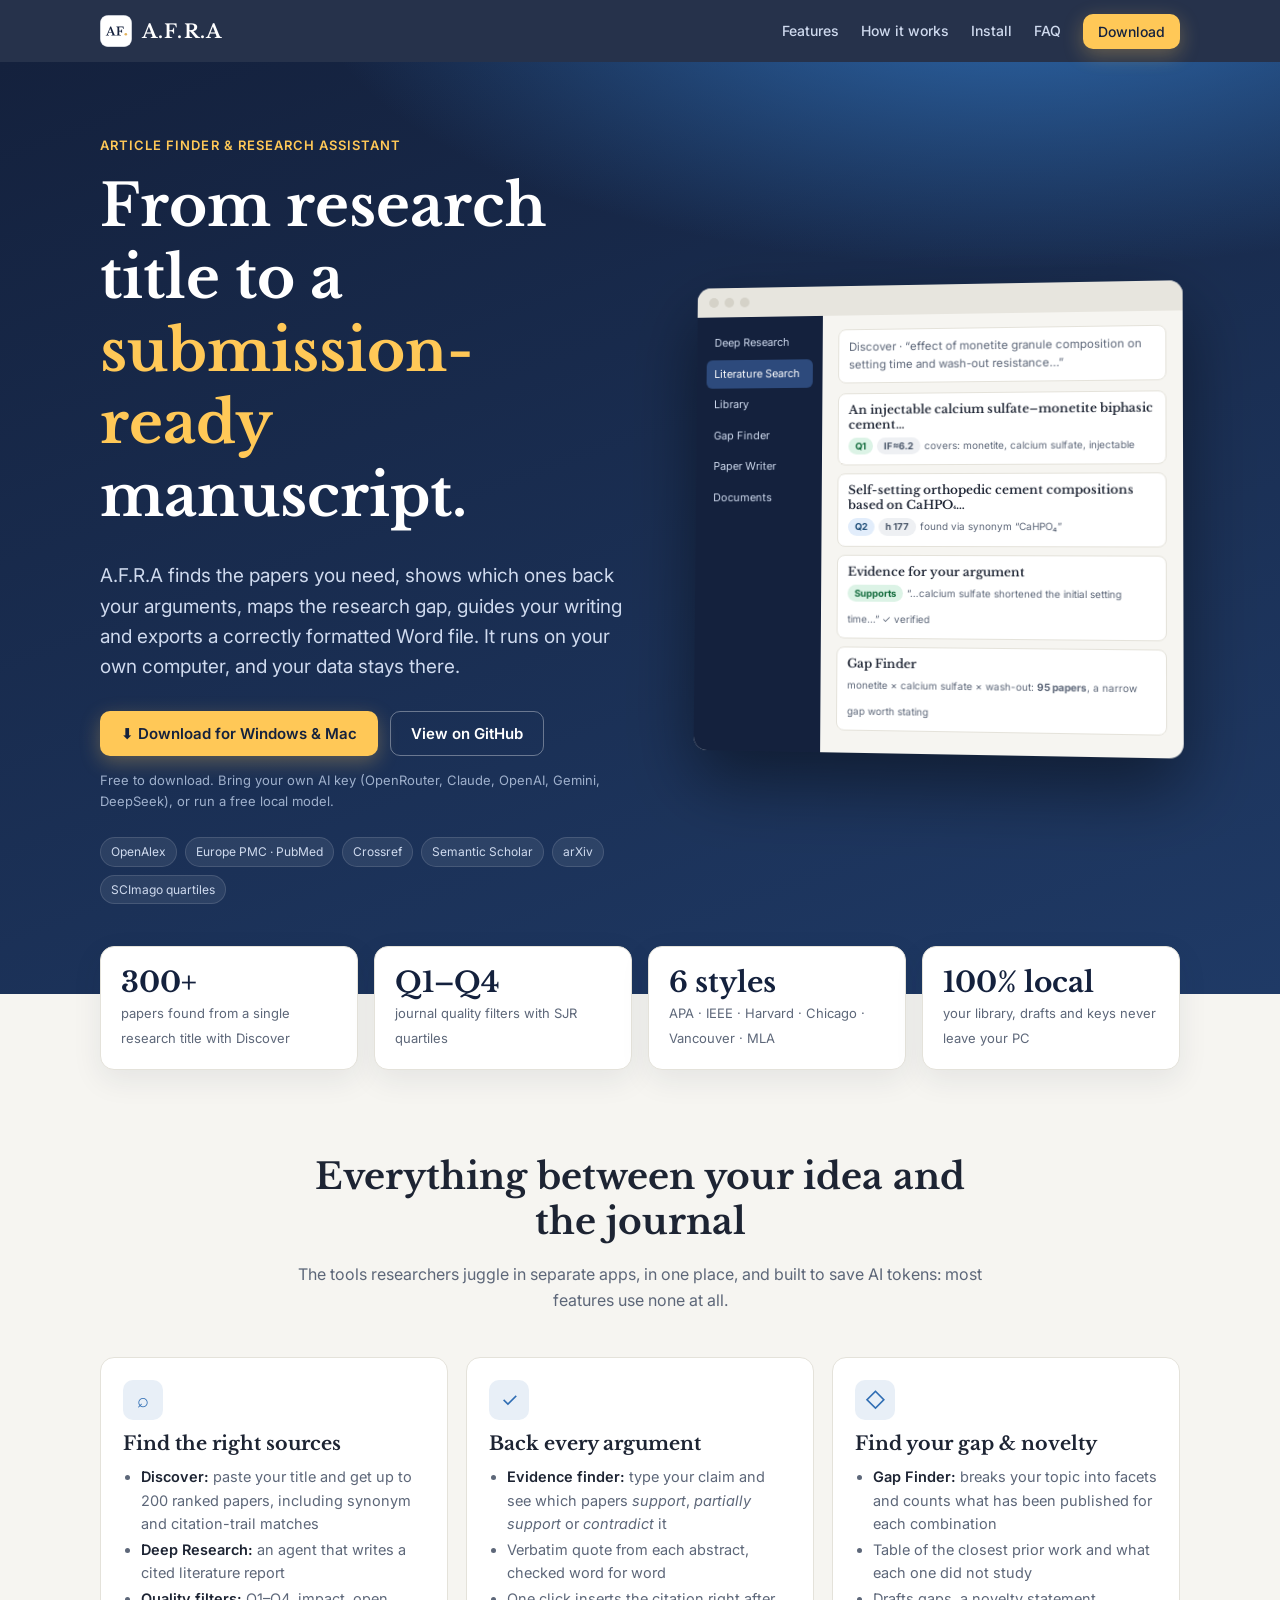
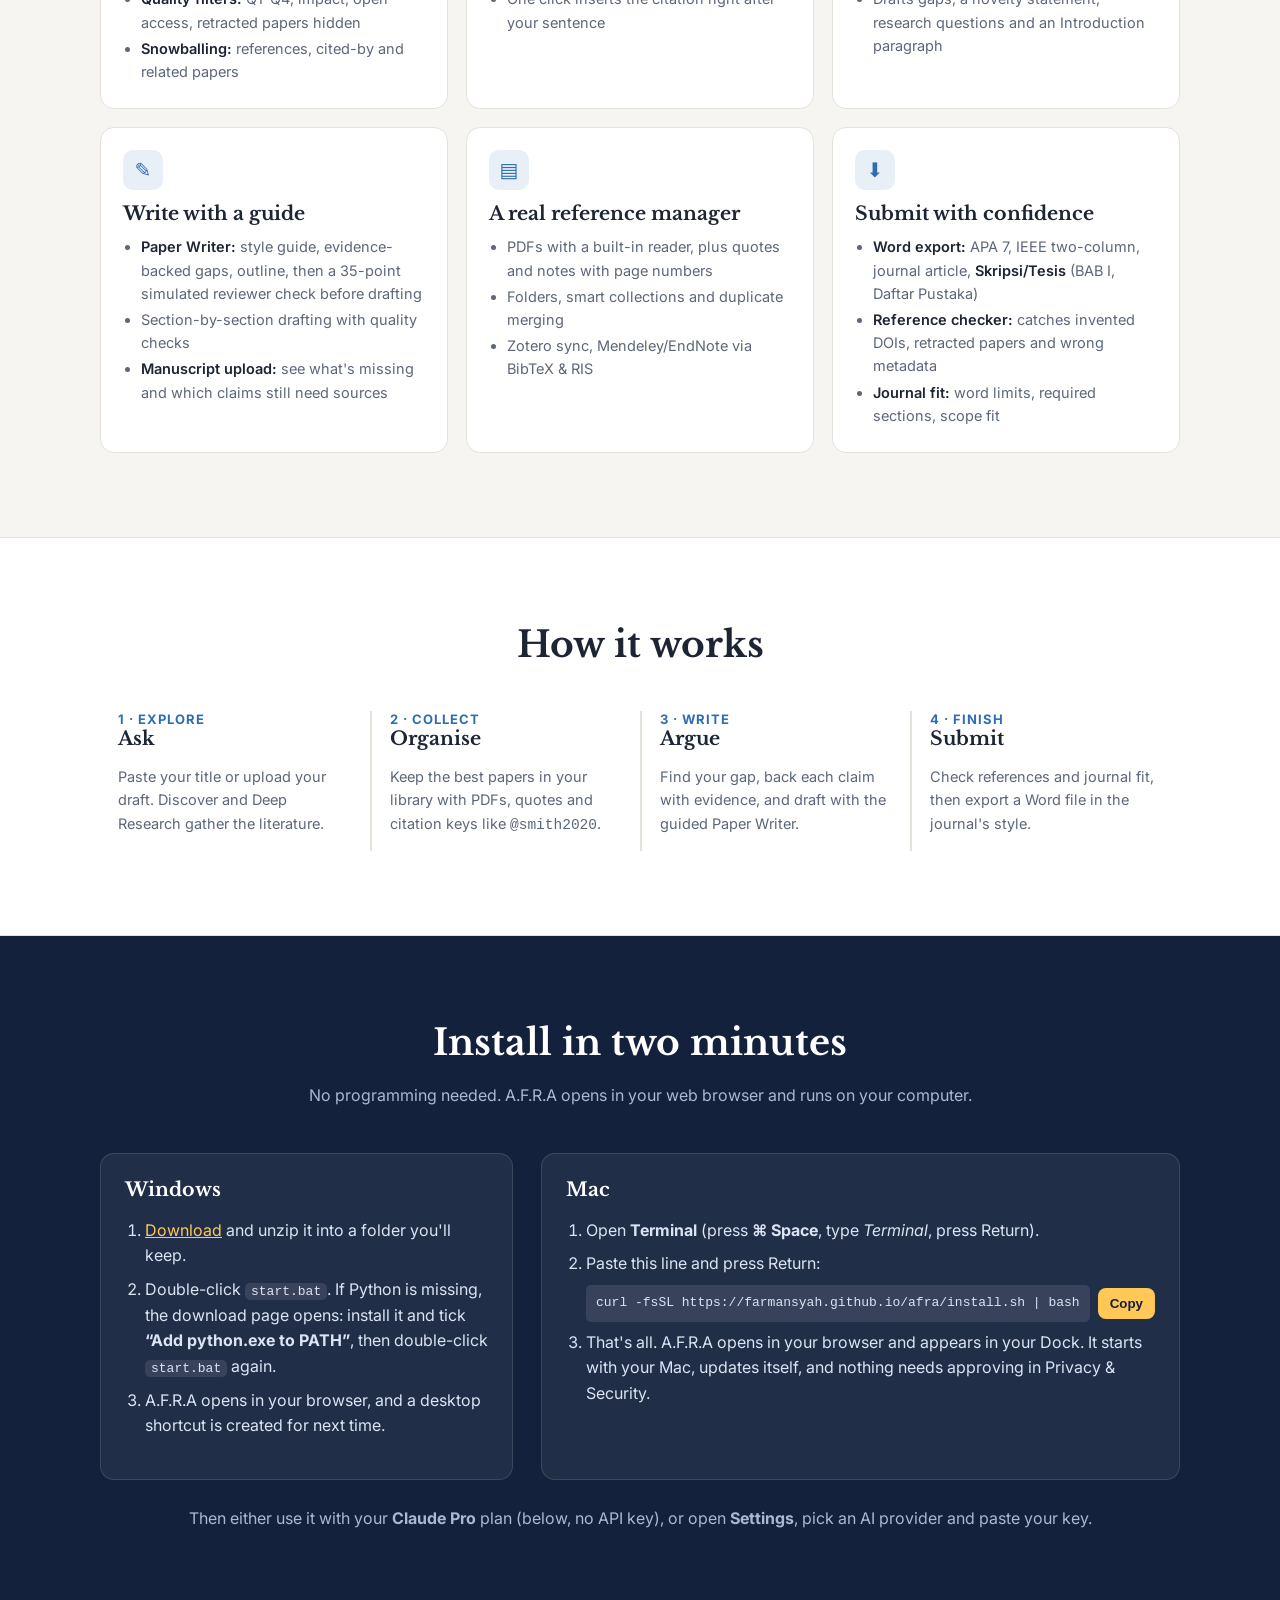
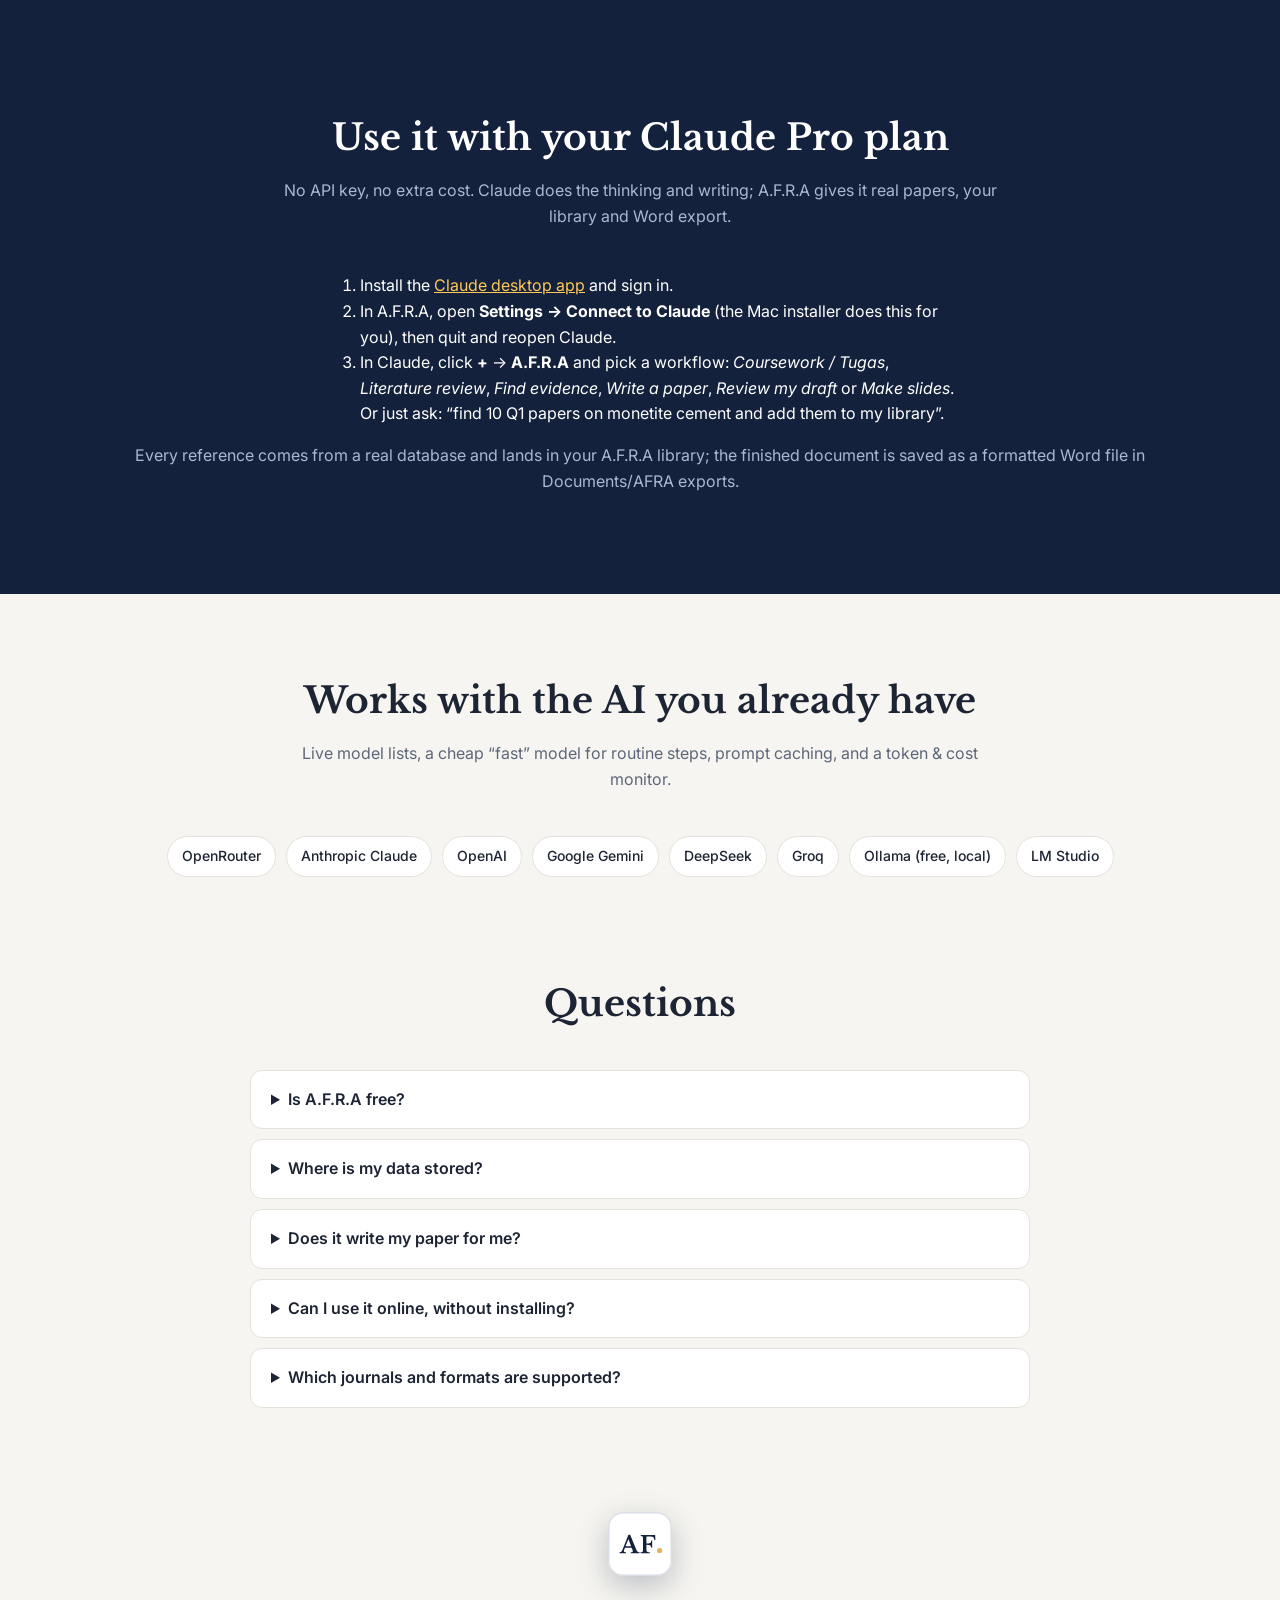
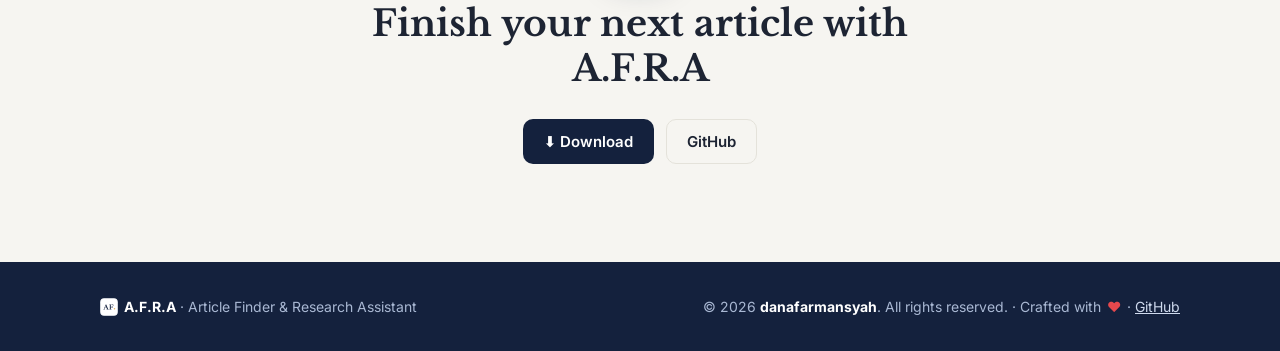
==== commit b74d0e1d: "Slides from any document: quick in Claude, designed with PPT Master (version 2026.10.17.3) - New Sli" ====
--- a/docs/index.html
+++ b/docs/index.html
@@ -269,7 +269,7 @@
   <ol style="max-width:640px;margin:0 auto">
     <li>Install the <a href="https://claude.ai/download" style="color:var(--gold)">Claude desktop app</a> and sign in.</li>
     <li>In A.F.R.A, open <b>Settings → Connect to Claude</b> (the Mac installer does this for you), then quit and reopen Claude.</li>
-    <li>In Claude, click <b>+</b> → <b>A.F.R.A</b> and pick a workflow: <i>Coursework / Tugas</i>, <i>Literature review</i>, <i>Find evidence</i>, <i>Write a paper</i> or <i>Review my draft</i>. Or just ask: “find 10 Q1 papers on monetite cement and add them to my library”.</li></ol>
+    <li>In Claude, click <b>+</b> → <b>A.F.R.A</b> and pick a workflow: <i>Coursework / Tugas</i>, <i>Literature review</i>, <i>Find evidence</i>, <i>Write a paper</i>, <i>Review my draft</i> or <i>Make slides</i>. Or just ask: “find 10 Q1 papers on monetite cement and add them to my library”.</li></ol>
   <p class="muted" style="text-align:center">Every reference comes from a real database and lands in your A.F.R.A library; the finished document is saved as a formatted Word file in Documents/AFRA exports.</p>
 </div></section>
 
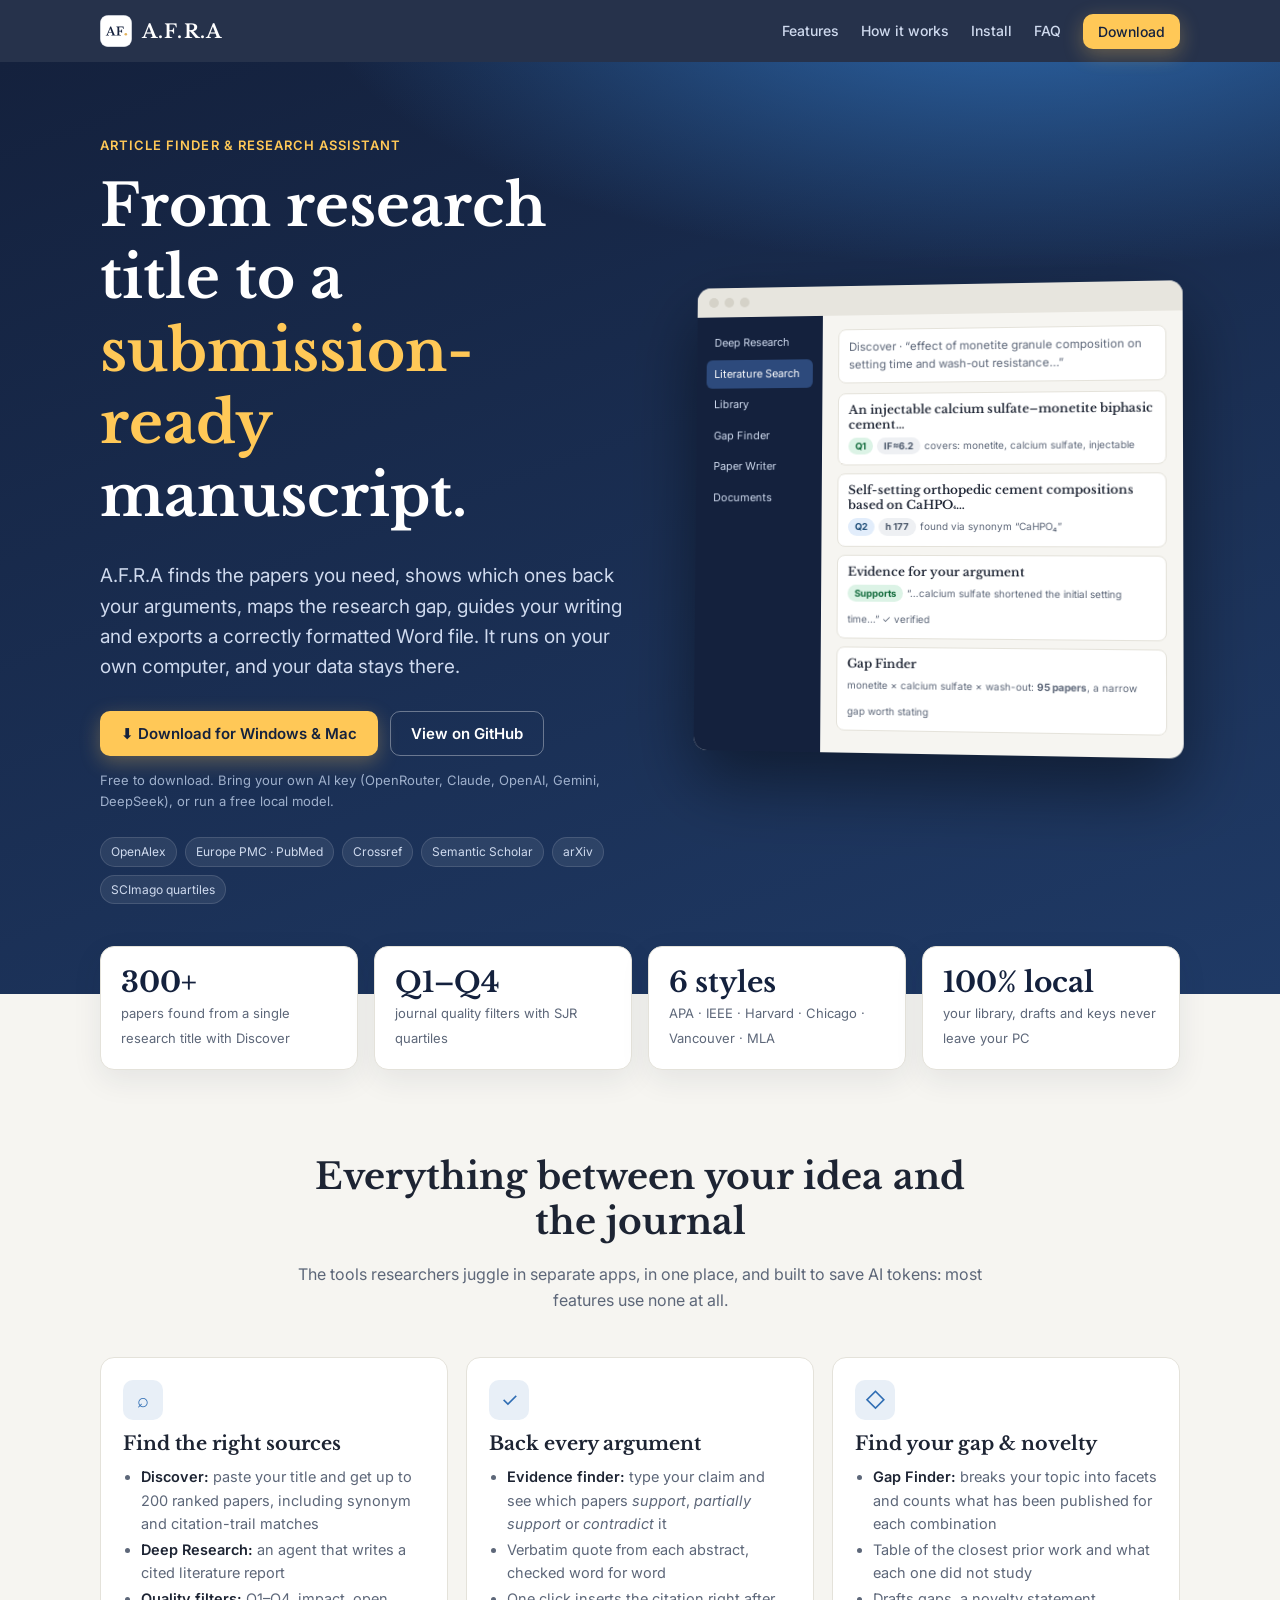
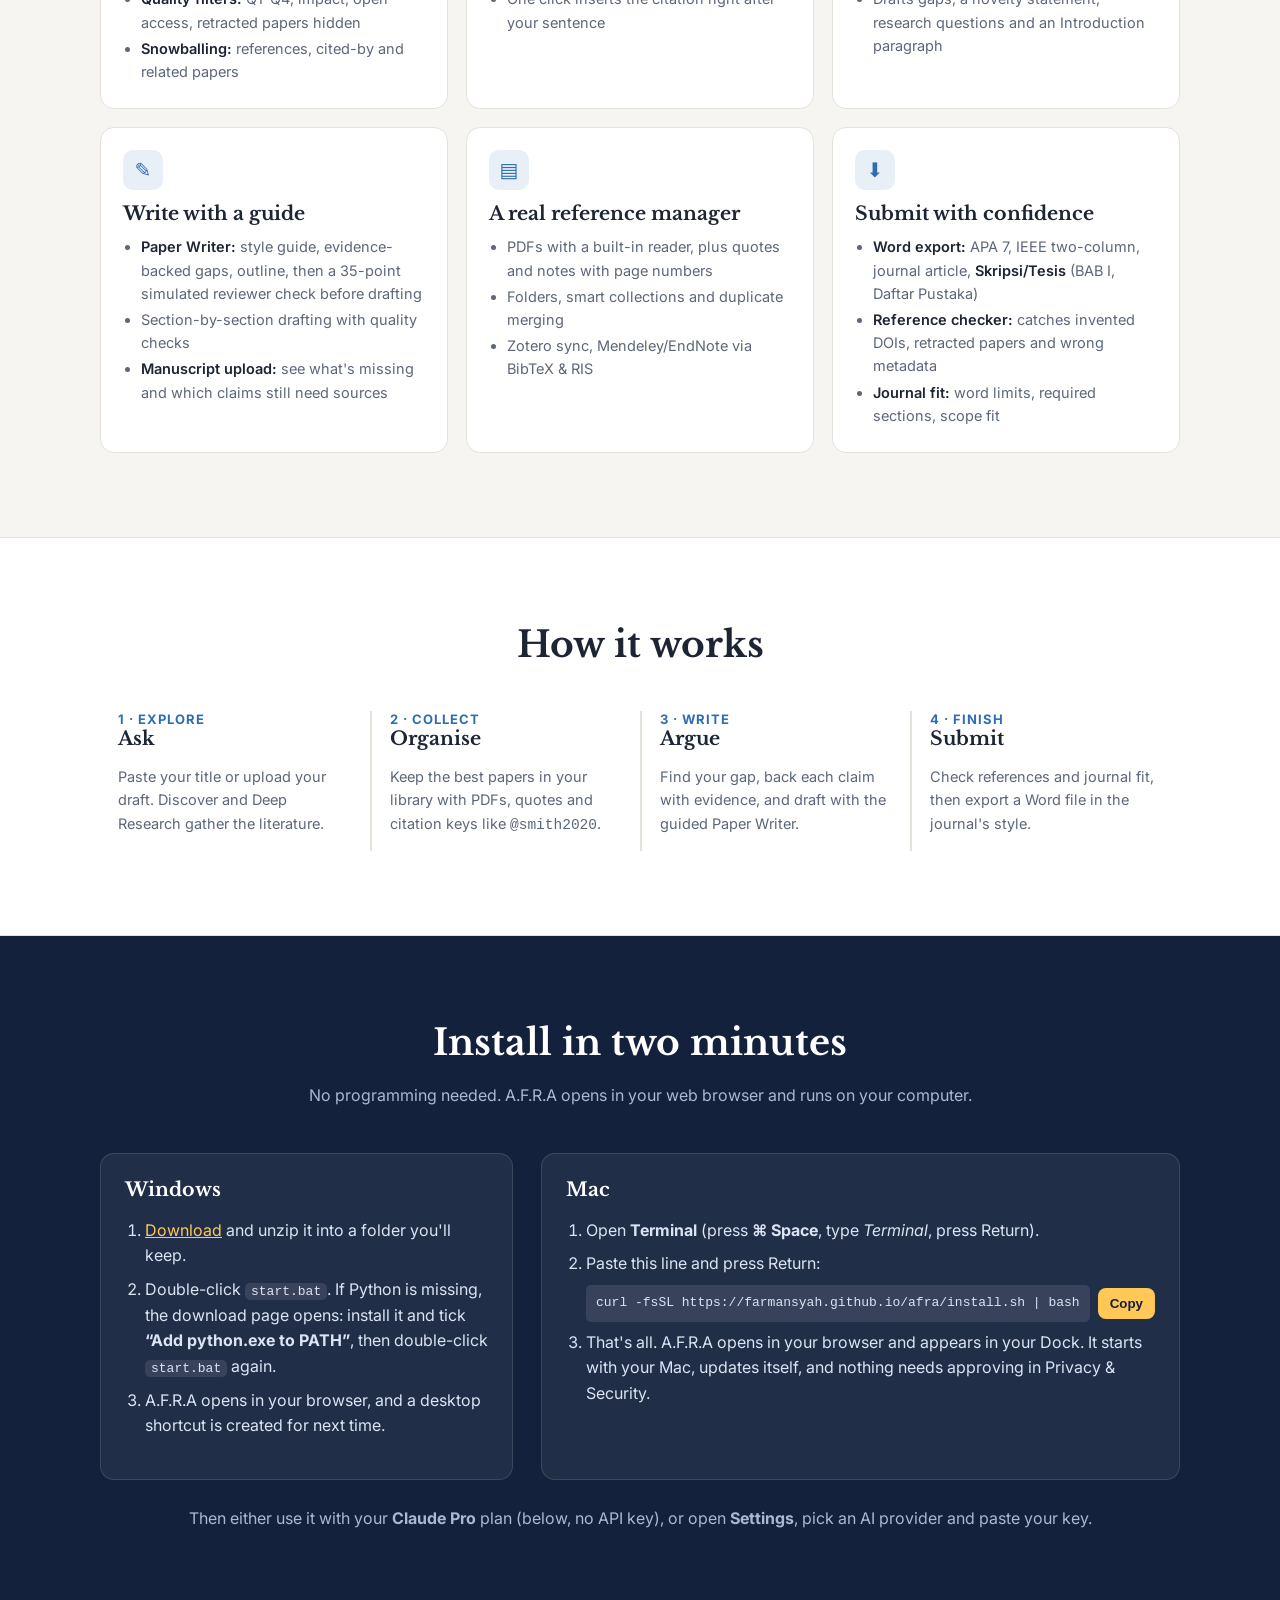
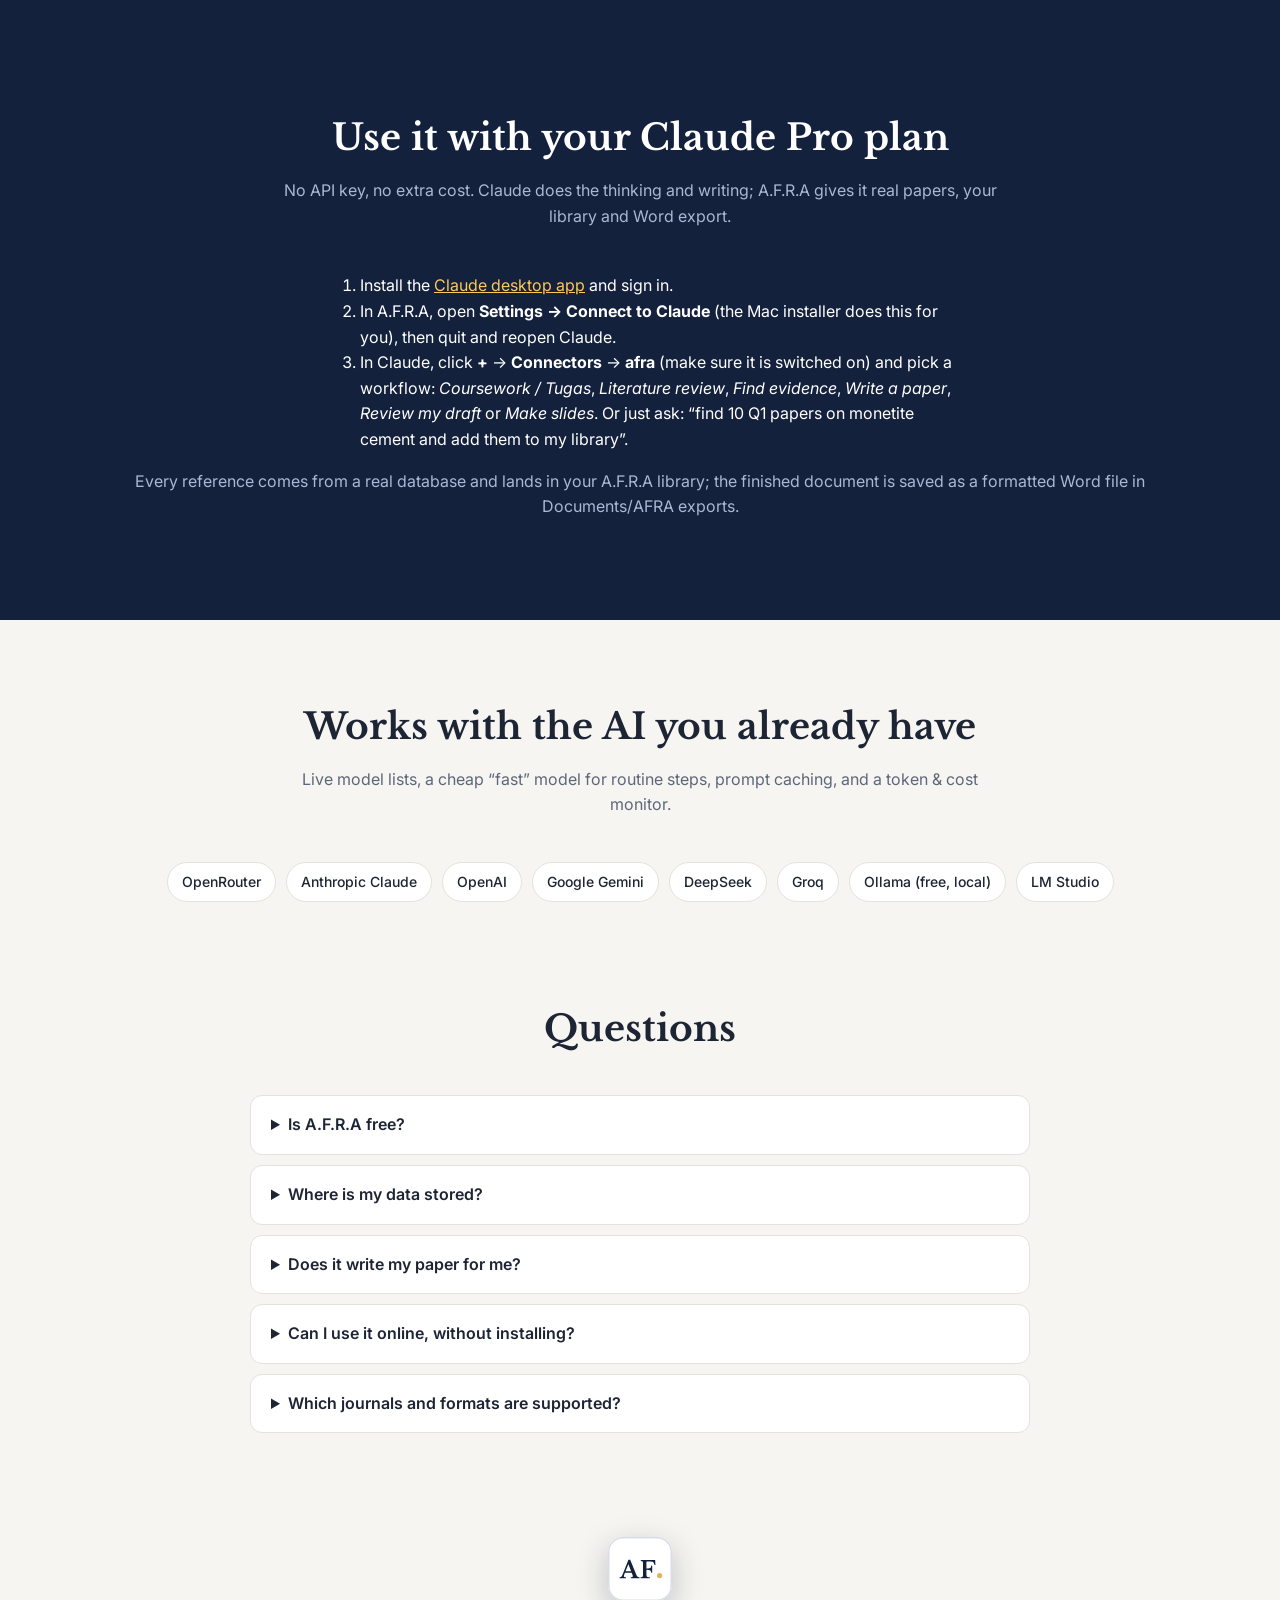
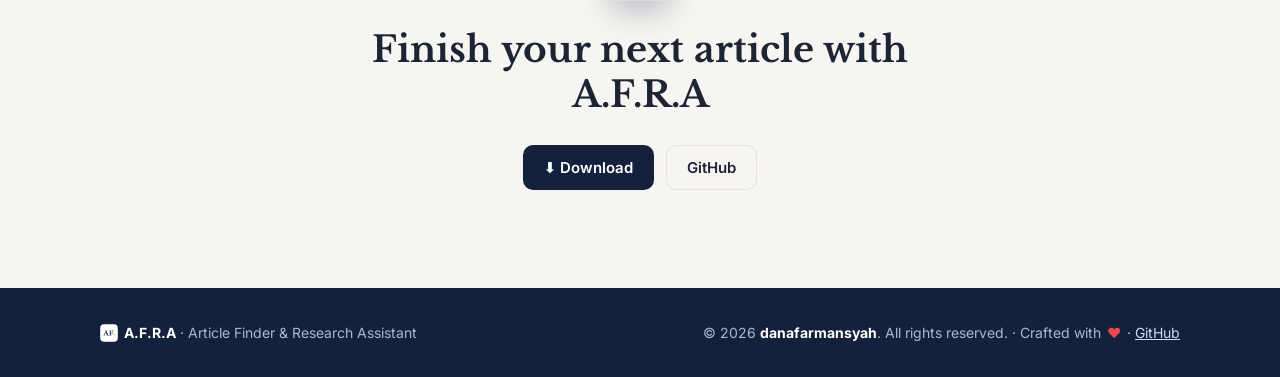
==== commit fbdd7179: "Claude's + menu now lists A.F.R.A under Connectors: update the instructions" ====
--- a/docs/index.html
+++ b/docs/index.html
@@ -269,7 +269,7 @@
   <ol style="max-width:640px;margin:0 auto">
     <li>Install the <a href="https://claude.ai/download" style="color:var(--gold)">Claude desktop app</a> and sign in.</li>
     <li>In A.F.R.A, open <b>Settings → Connect to Claude</b> (the Mac installer does this for you), then quit and reopen Claude.</li>
-    <li>In Claude, click <b>+</b> → <b>A.F.R.A</b> and pick a workflow: <i>Coursework / Tugas</i>, <i>Literature review</i>, <i>Find evidence</i>, <i>Write a paper</i>, <i>Review my draft</i> or <i>Make slides</i>. Or just ask: “find 10 Q1 papers on monetite cement and add them to my library”.</li></ol>
+    <li>In Claude, click <b>+</b> → <b>Connectors</b> → <b>afra</b> (make sure it is switched on) and pick a workflow: <i>Coursework / Tugas</i>, <i>Literature review</i>, <i>Find evidence</i>, <i>Write a paper</i>, <i>Review my draft</i> or <i>Make slides</i>. Or just ask: “find 10 Q1 papers on monetite cement and add them to my library”.</li></ol>
   <p class="muted" style="text-align:center">Every reference comes from a real database and lands in your A.F.R.A library; the finished document is saved as a formatted Word file in Documents/AFRA exports.</p>
 </div></section>
 
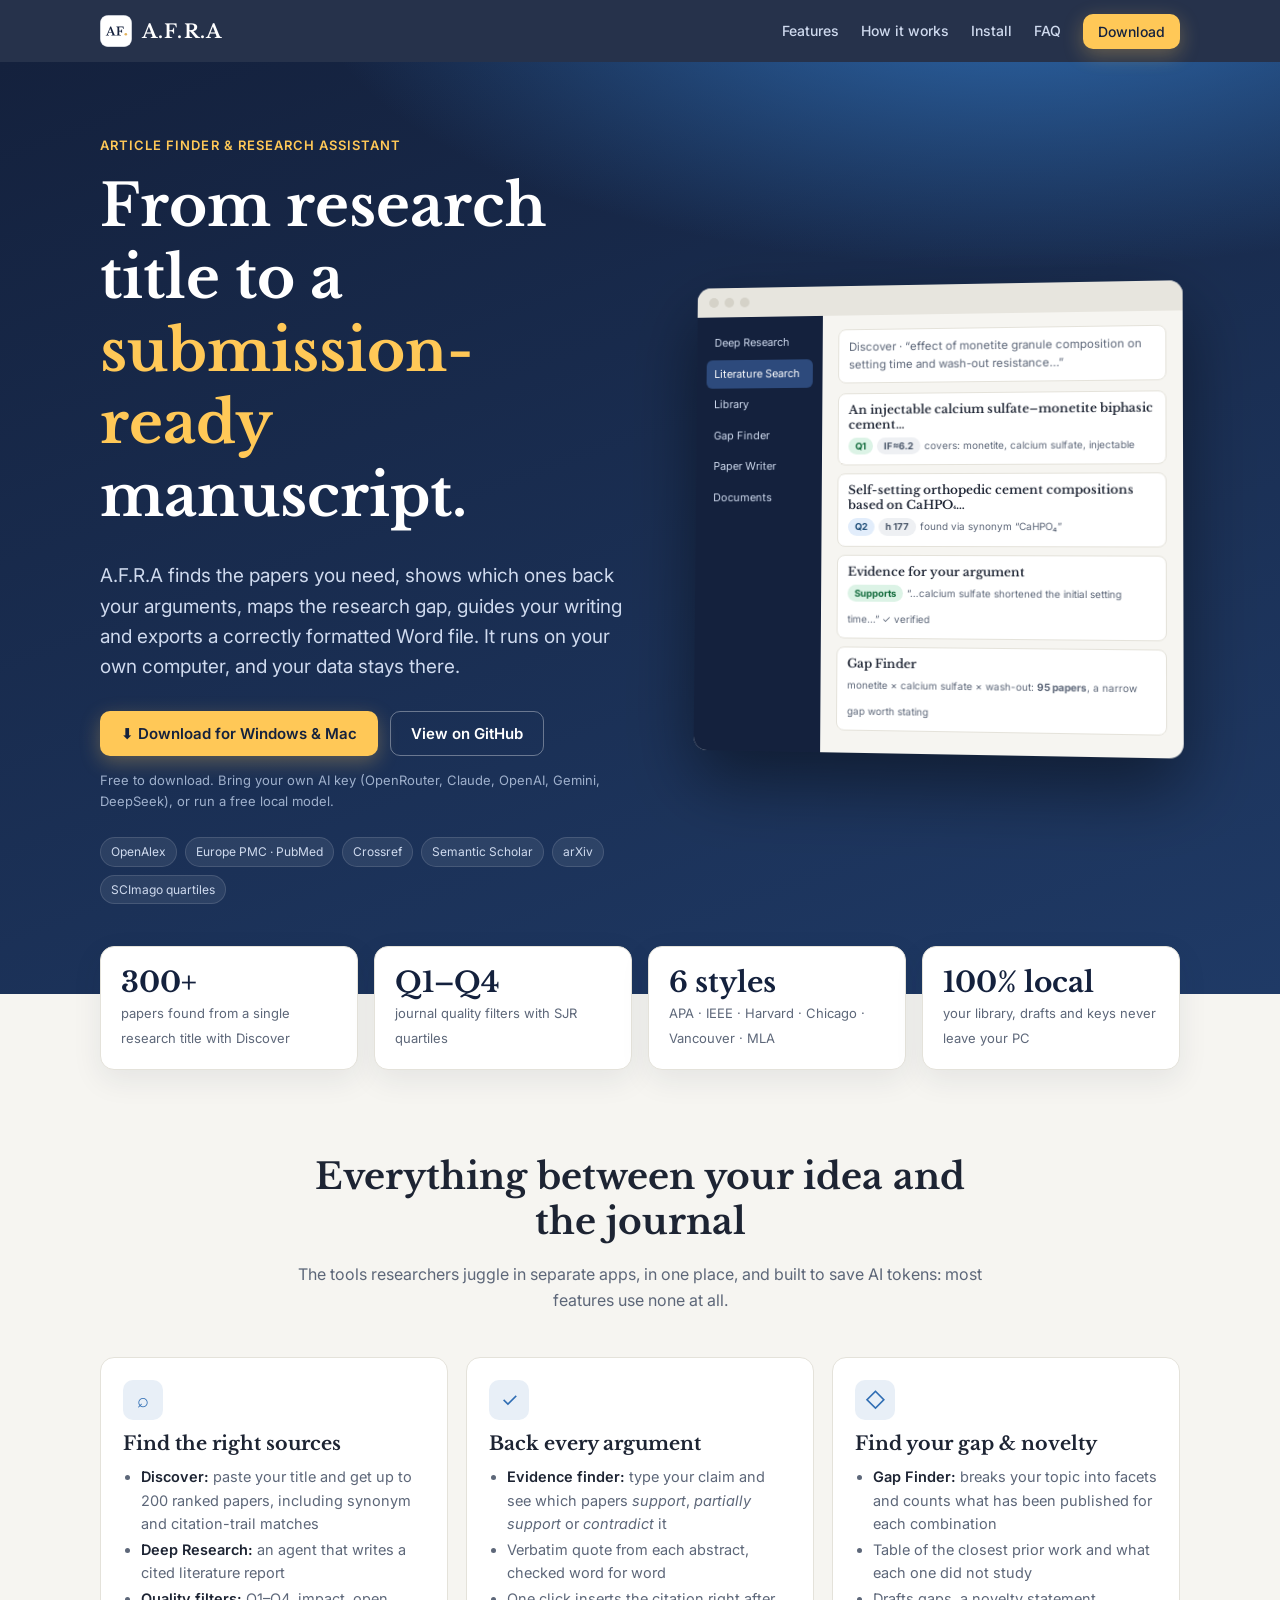
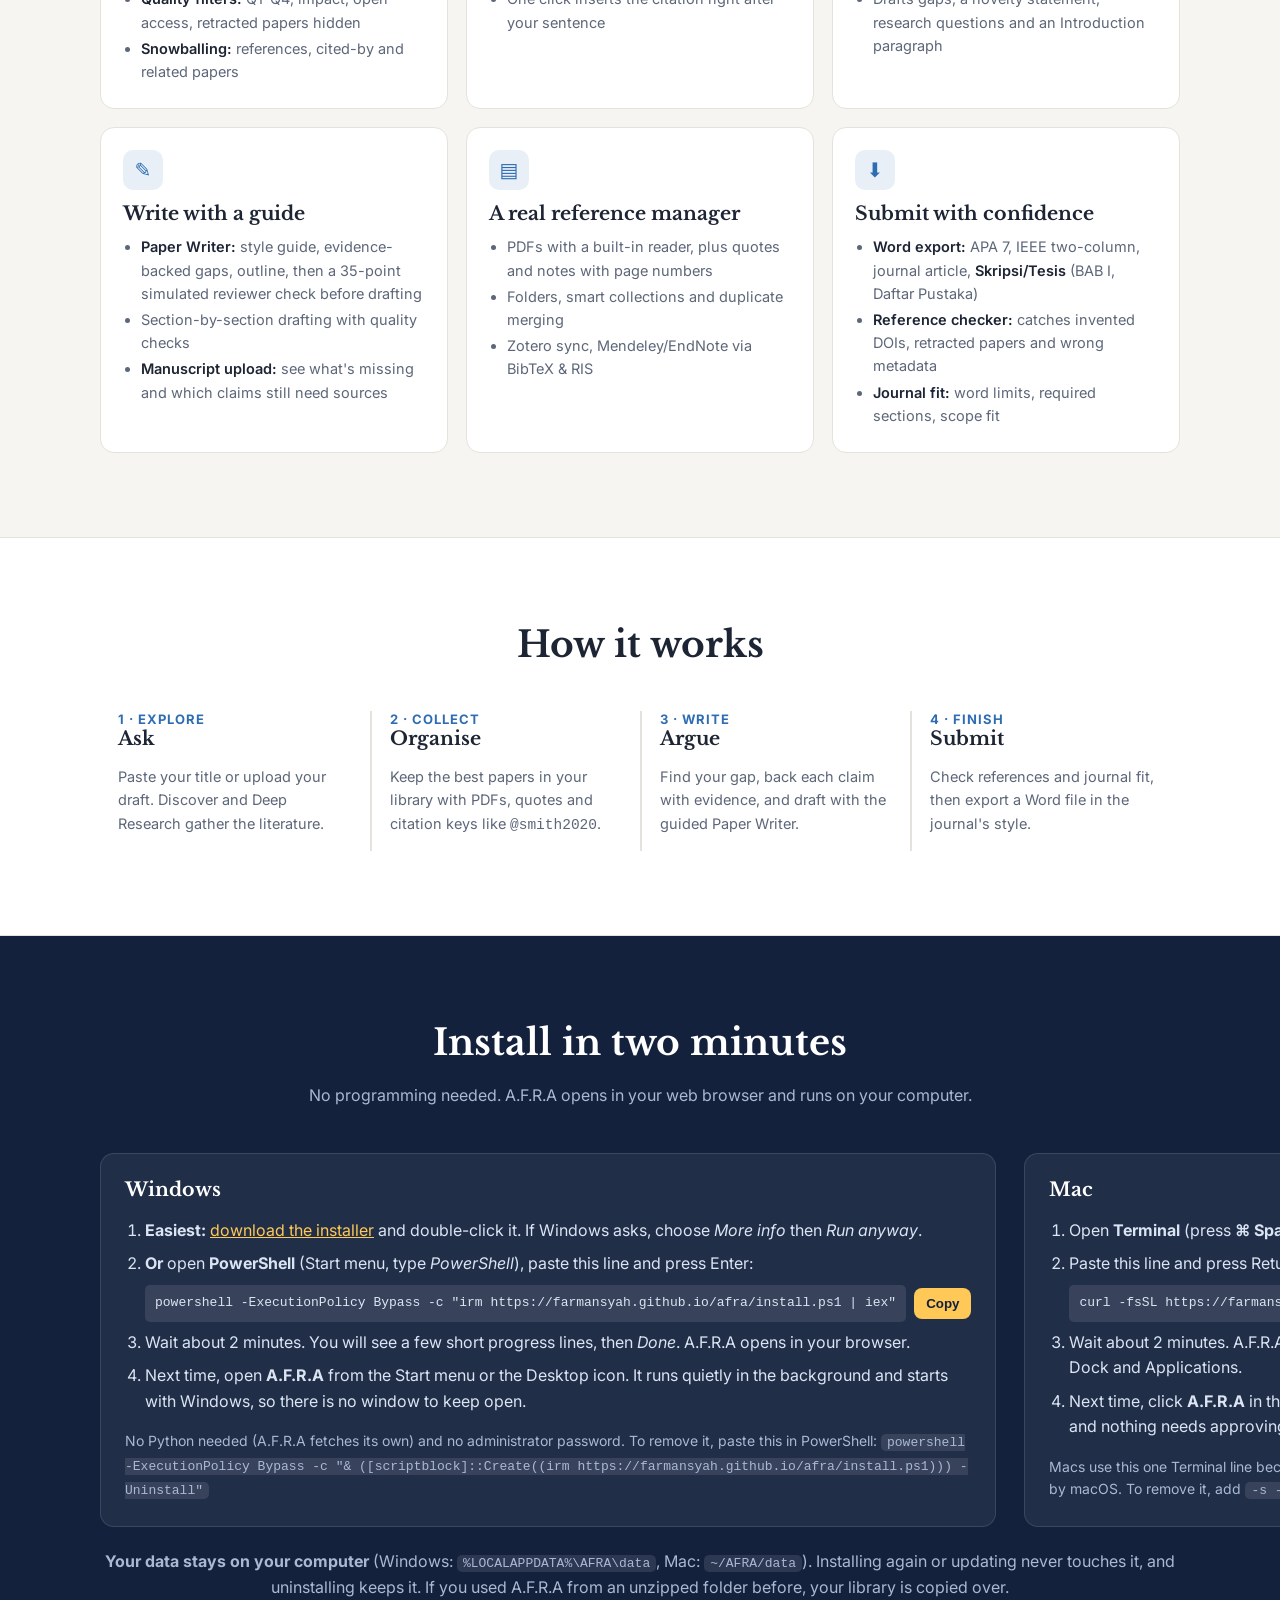
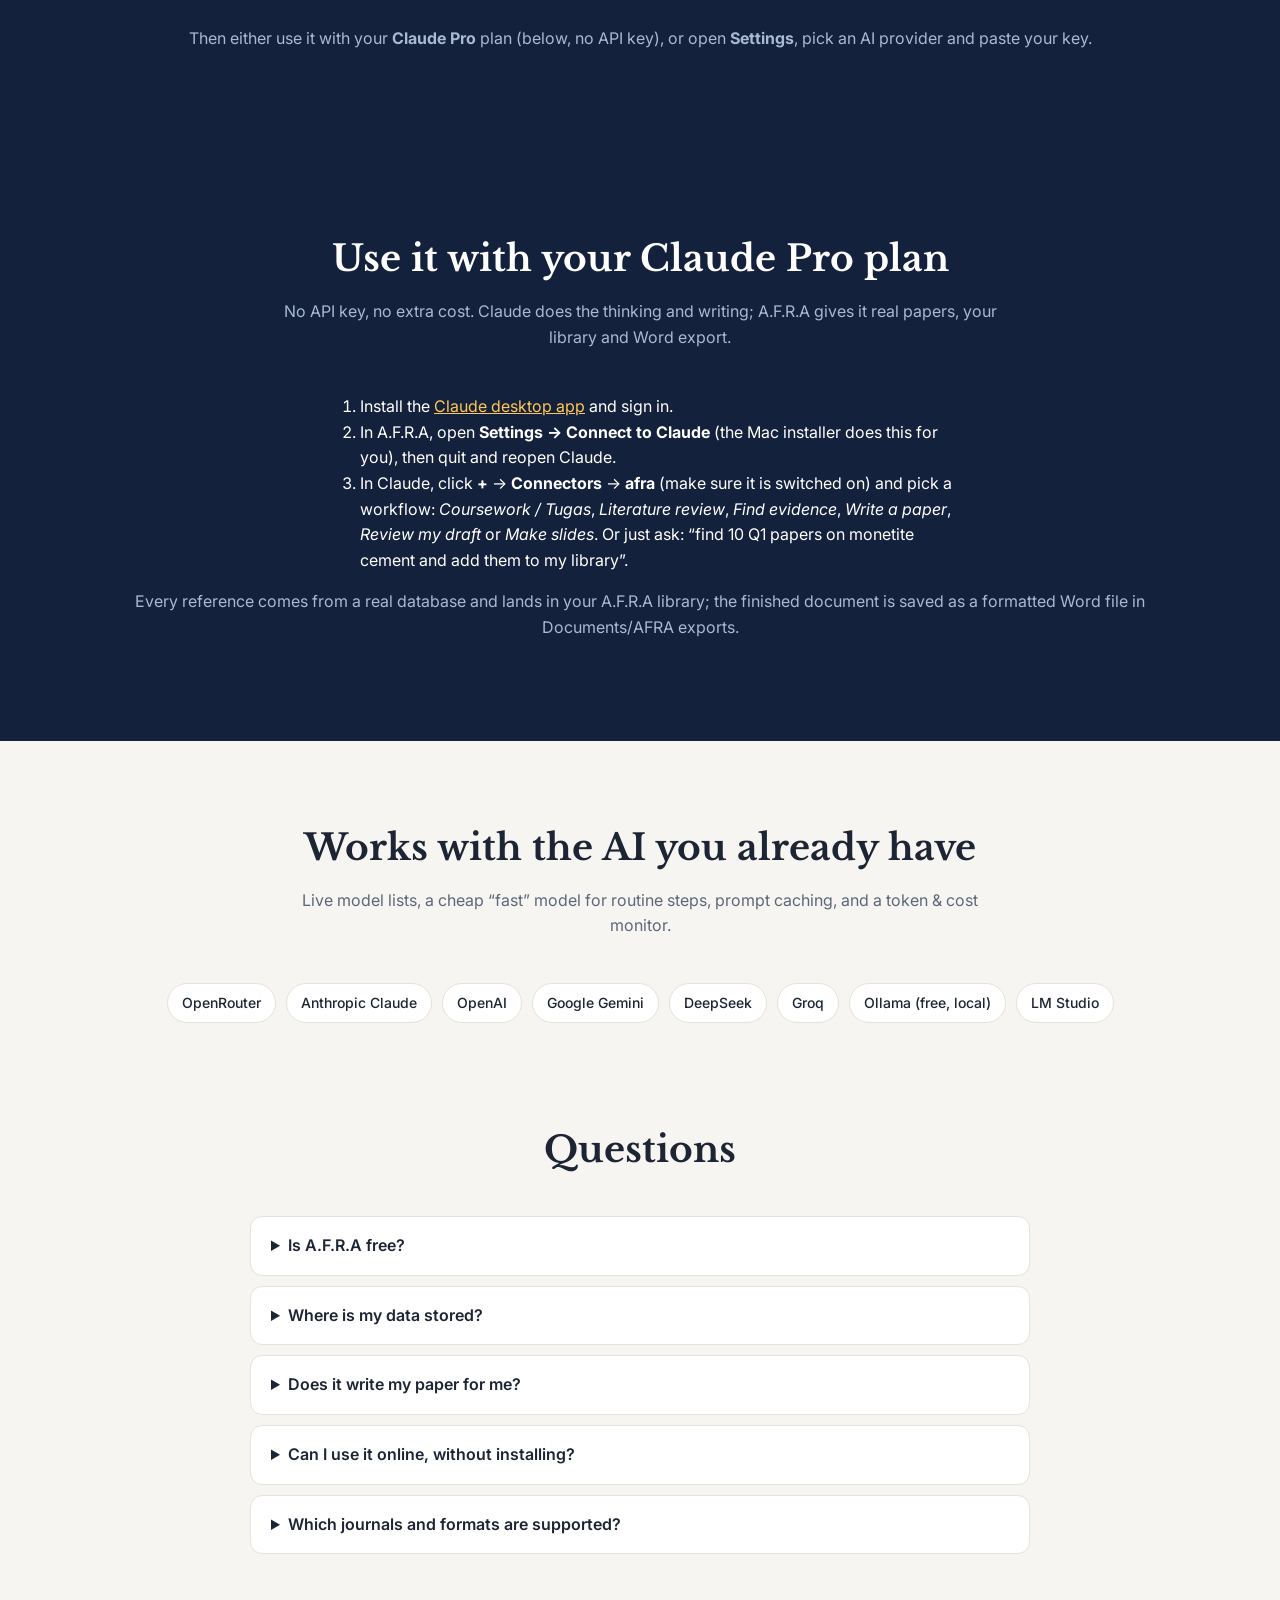
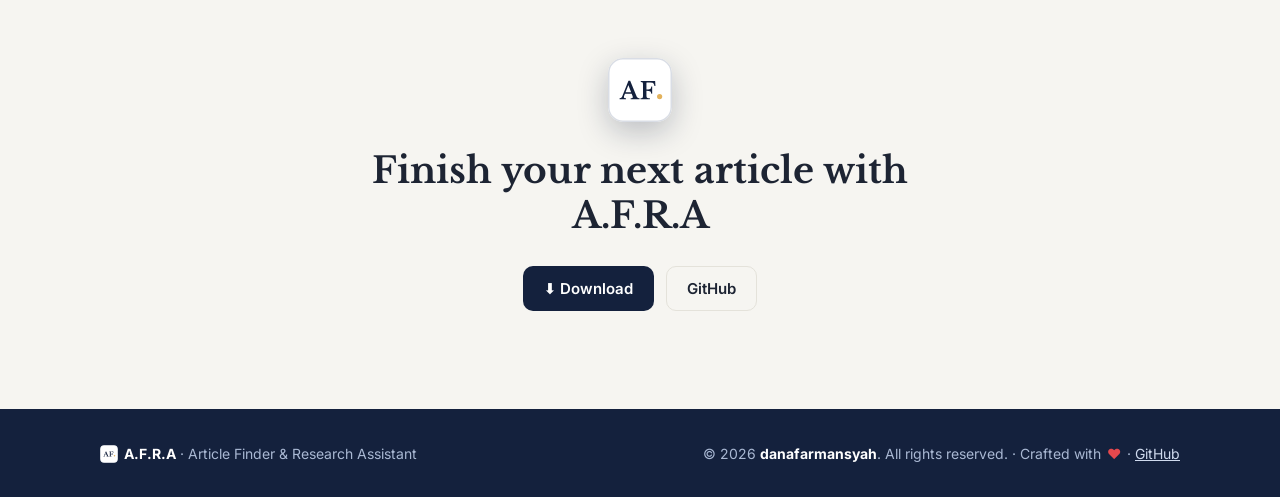
==== commit ec1a8fc7: "Install instructions rewritten for non-technical users: separate Windows and Mac steps with a copy b" ====
--- a/docs/index.html
+++ b/docs/index.html
@@ -252,15 +252,21 @@
   <div class="center"><h2>Install in two minutes</h2><p class="muted">No programming needed. A.F.R.A opens in your web browser and runs on your computer.</p></div>
   <div class="two">
     <div class="os"><h3>Windows</h3><ol>
-      <li><a href="https://github.com/farmansyah/afra/archive/refs/heads/main.zip" style="color:var(--gold)">Download</a> and unzip it into a folder you'll keep.</li>
-      <li>Double-click <code>start.bat</code>. If Python is missing, the download page opens: install it and tick <b>“Add python.exe to PATH”</b>, then double-click <code>start.bat</code> again.</li>
-      <li>A.F.R.A opens in your browser, and a desktop shortcut is created for next time.</li></ol></div>
+      <li><b>Easiest:</b> <a href="Install%20A.F.R.A%20(Windows).cmd" download style="color:var(--gold)">download the installer</a> and double-click it. If Windows asks, choose <i>More info</i> then <i>Run anyway</i>.</li>
+      <li><b>Or</b> open <b>PowerShell</b> (Start menu, type <i>PowerShell</i>), paste this line and press Enter:
+        <div style="display:flex;gap:8px;align-items:center;margin:8px 0"><code id="winline" style="flex:1;overflow-x:auto;white-space:nowrap;padding:8px 10px">powershell -ExecutionPolicy Bypass -c &quot;irm https://farmansyah.github.io/afra/install.ps1 | iex&quot;</code><button type="button" onclick="navigator.clipboard.writeText(document.getElementById('winline').textContent);this.textContent='Copied'" style="cursor:pointer;padding:8px 12px;border-radius:8px;border:0;background:var(--gold);color:#14213d;font-weight:600">Copy</button></div></li>
+      <li>Wait about 2 minutes. You will see a few short progress lines, then <i>Done</i>. A.F.R.A opens in your browser.</li>
+      <li>Next time, open <b>A.F.R.A</b> from the Start menu or the Desktop icon. It runs quietly in the background and starts with Windows, so there is no window to keep open.</li></ol>
+      <p class="muted" style="font-size:14px;margin:6px 0 0">No Python needed (A.F.R.A fetches its own) and no administrator password. To remove it, paste this in PowerShell: <code style="word-break:break-all">powershell -ExecutionPolicy Bypass -c "&amp; ([scriptblock]::Create((irm https://farmansyah.github.io/afra/install.ps1))) -Uninstall"</code></p></div>
     <div class="os"><h3>Mac</h3><ol>
-      <li>Open <b>Terminal</b> (press <b>⌘ Space</b>, type <i>Terminal</i>, press Return).</li>
+      <li>Open <b>Terminal</b> (press <b>&#8984; Space</b>, type <i>Terminal</i>, press Return).</li>
       <li>Paste this line and press Return:
         <div style="display:flex;gap:8px;align-items:center;margin:8px 0"><code id="macline" style="flex:1;overflow-x:auto;white-space:nowrap;padding:8px 10px">curl -fsSL https://farmansyah.github.io/afra/install.sh | bash</code><button type="button" onclick="navigator.clipboard.writeText(document.getElementById('macline').textContent);this.textContent='Copied'" style="cursor:pointer;padding:8px 12px;border-radius:8px;border:0;background:var(--gold);color:#14213d;font-weight:600">Copy</button></div></li>
-      <li>That's all. A.F.R.A opens in your browser and appears in your Dock. It starts with your Mac, updates itself, and nothing needs approving in Privacy &amp; Security.</li></ol></div>
-  </div>
+      <li>Wait about 2 minutes. A.F.R.A opens in your browser and appears in your Dock and Applications.</li>
+      <li>Next time, click <b>A.F.R.A</b> in the Dock. It starts with your Mac, updates itself, and nothing needs approving in Privacy &amp; Security.</li></ol>
+      <p class="muted" style="font-size:14px;margin:6px 0 0">Macs use this one Terminal line because a downloaded double-click file would be blocked by macOS. To remove it, add <code>-s -- --uninstall</code> after <code>bash</code>.</p></div>
+  </div>
+  <p class="muted" style="text-align:center;margin-top:22px"><b>Your data stays on your computer</b> (Windows: <code>%LOCALAPPDATA%\AFRA\data</code>, Mac: <code>~/AFRA/data</code>). Installing again or updating never touches it, and uninstalling keeps it. If you used A.F.R.A from an unzipped folder before, your library is copied over.</p>
   <p class="muted" style="text-align:center;margin-top:26px">Then either use it with your <b>Claude Pro</b> plan (below, no API key), or open <b>Settings</b>, pick an AI provider and paste your key.</p>
 </div></section>
 
